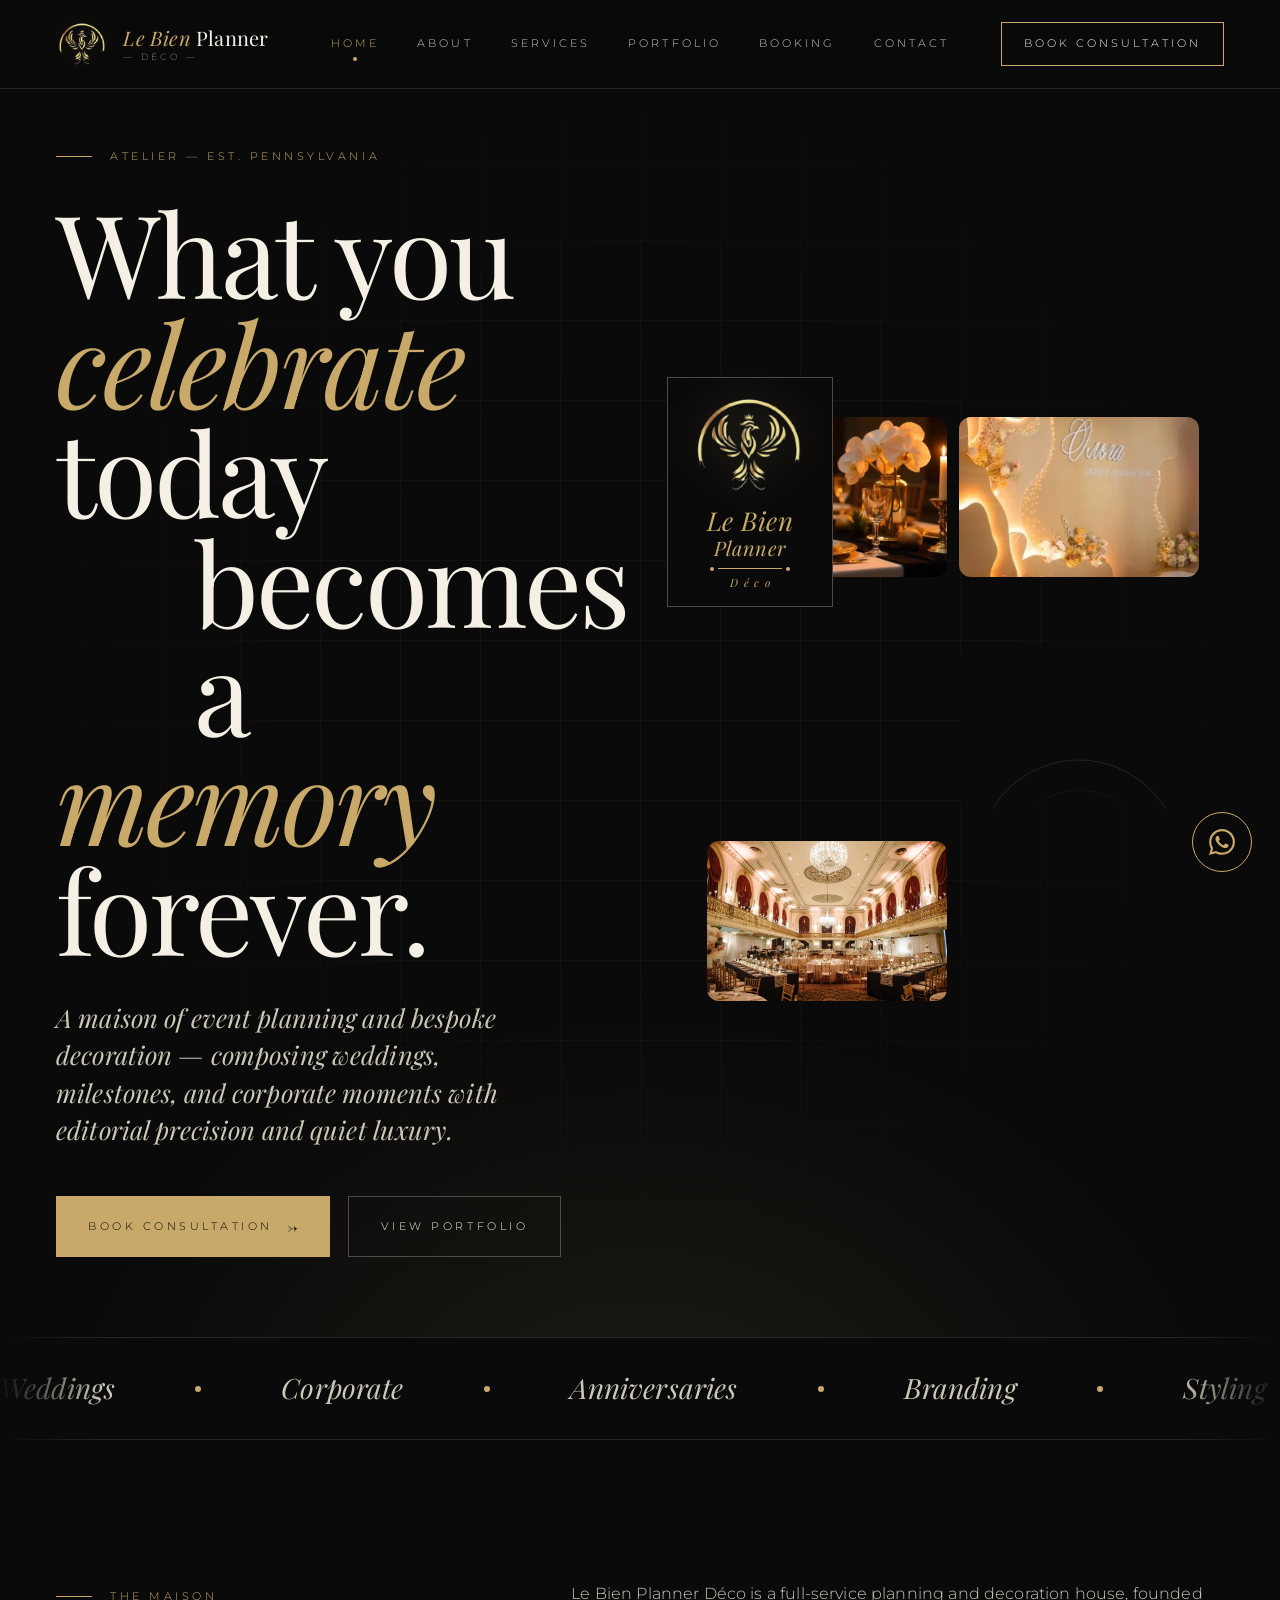
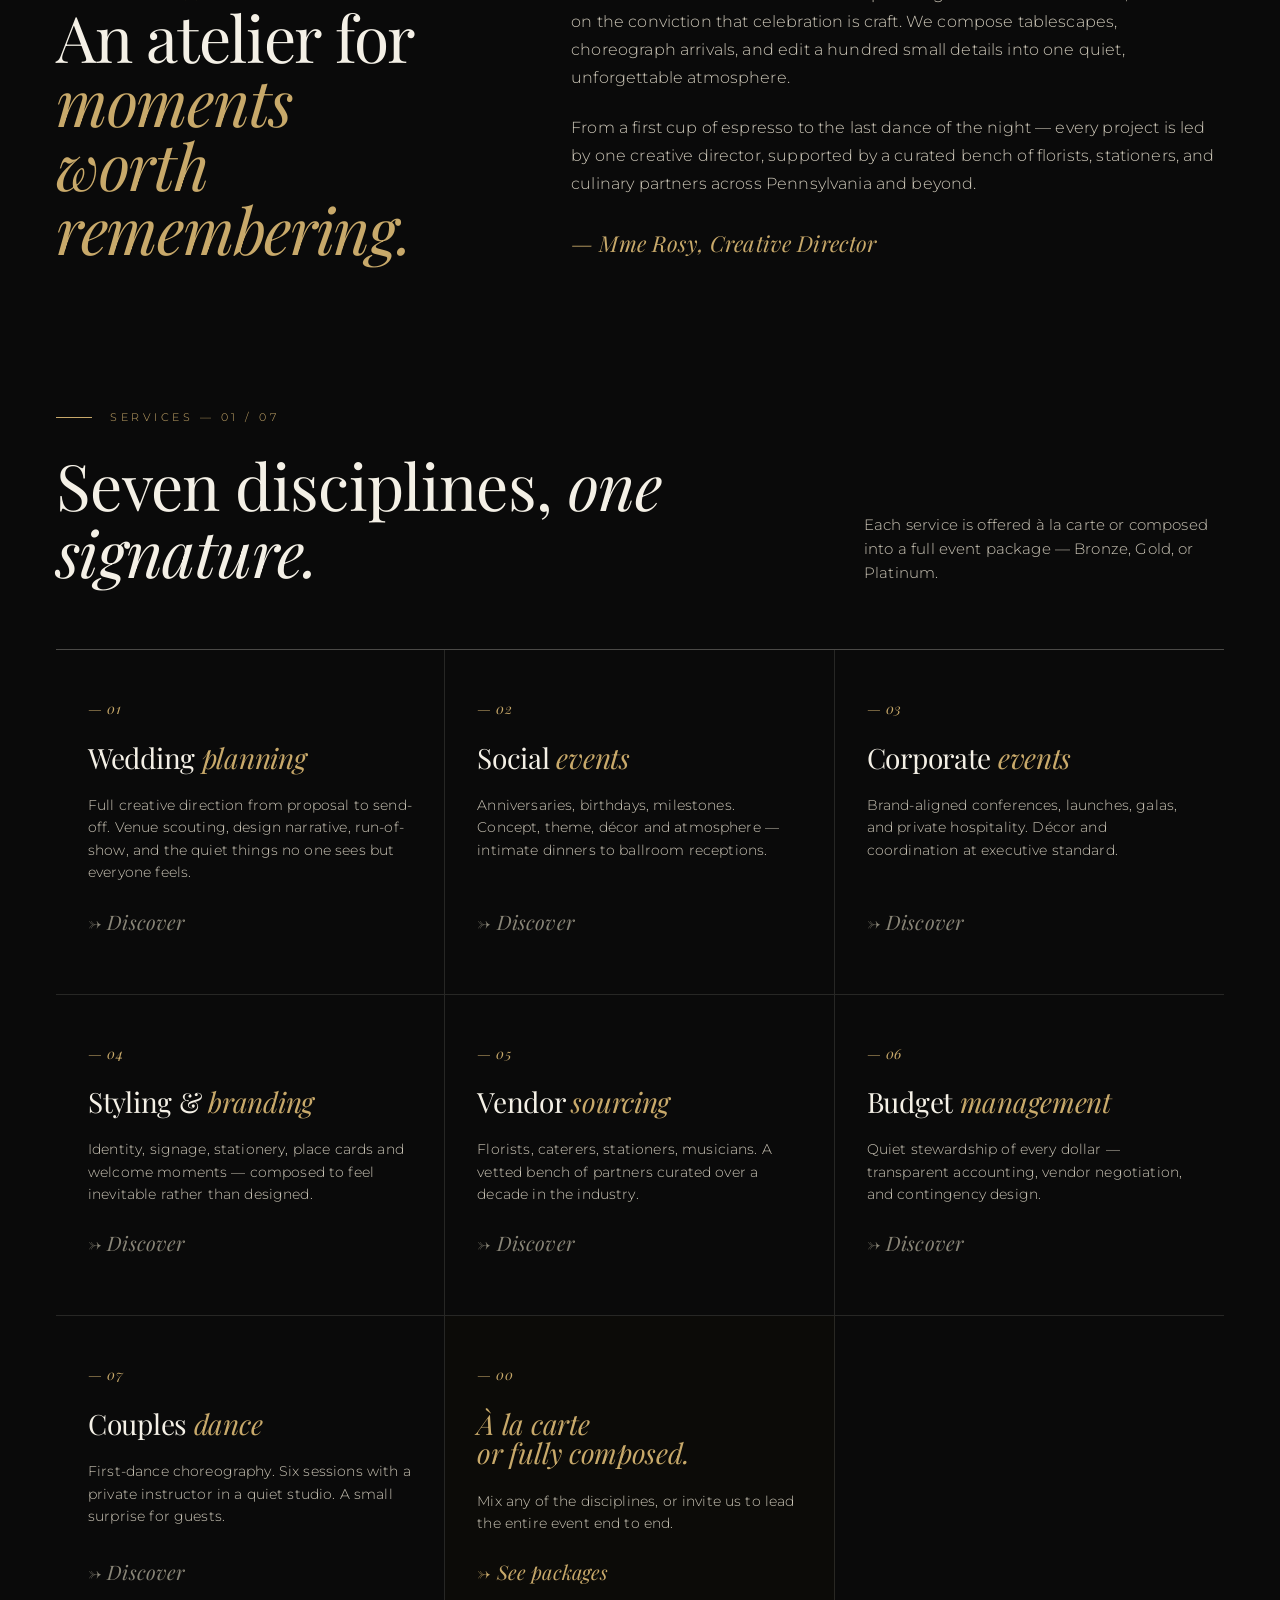
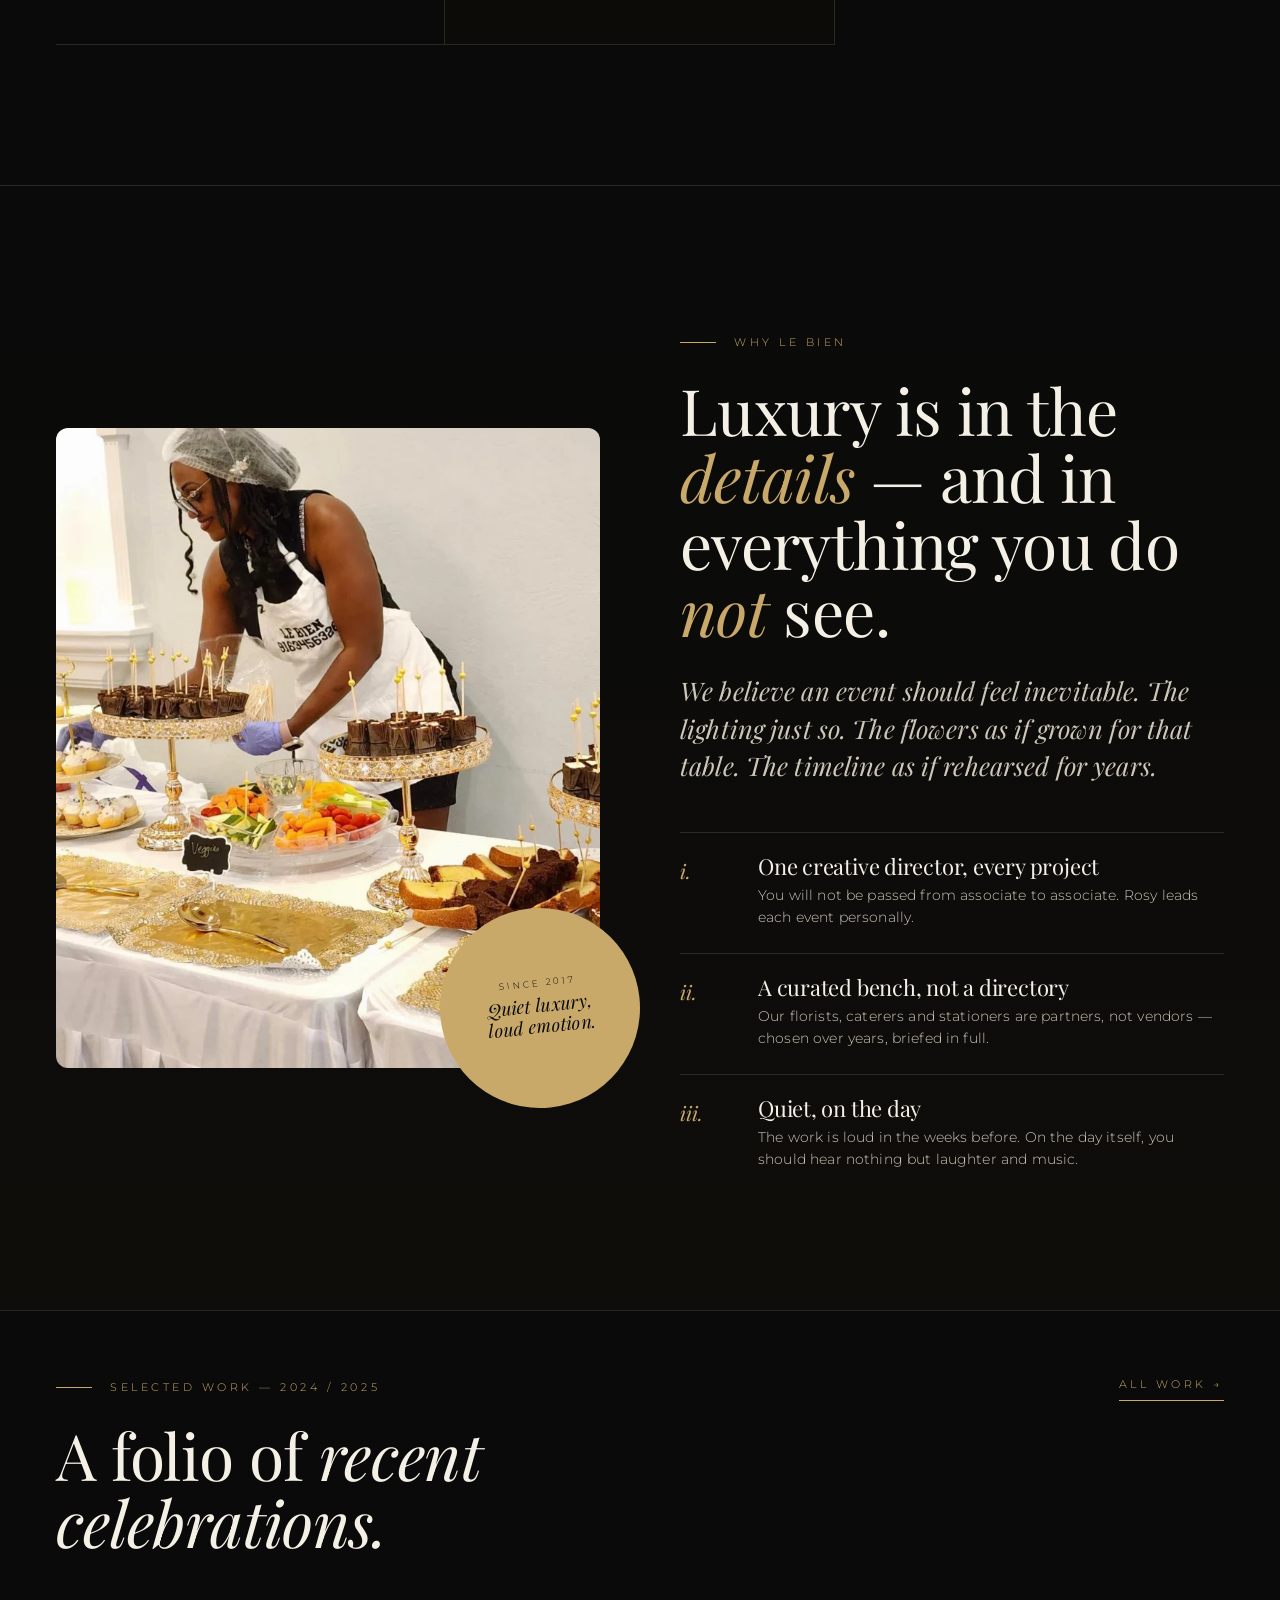
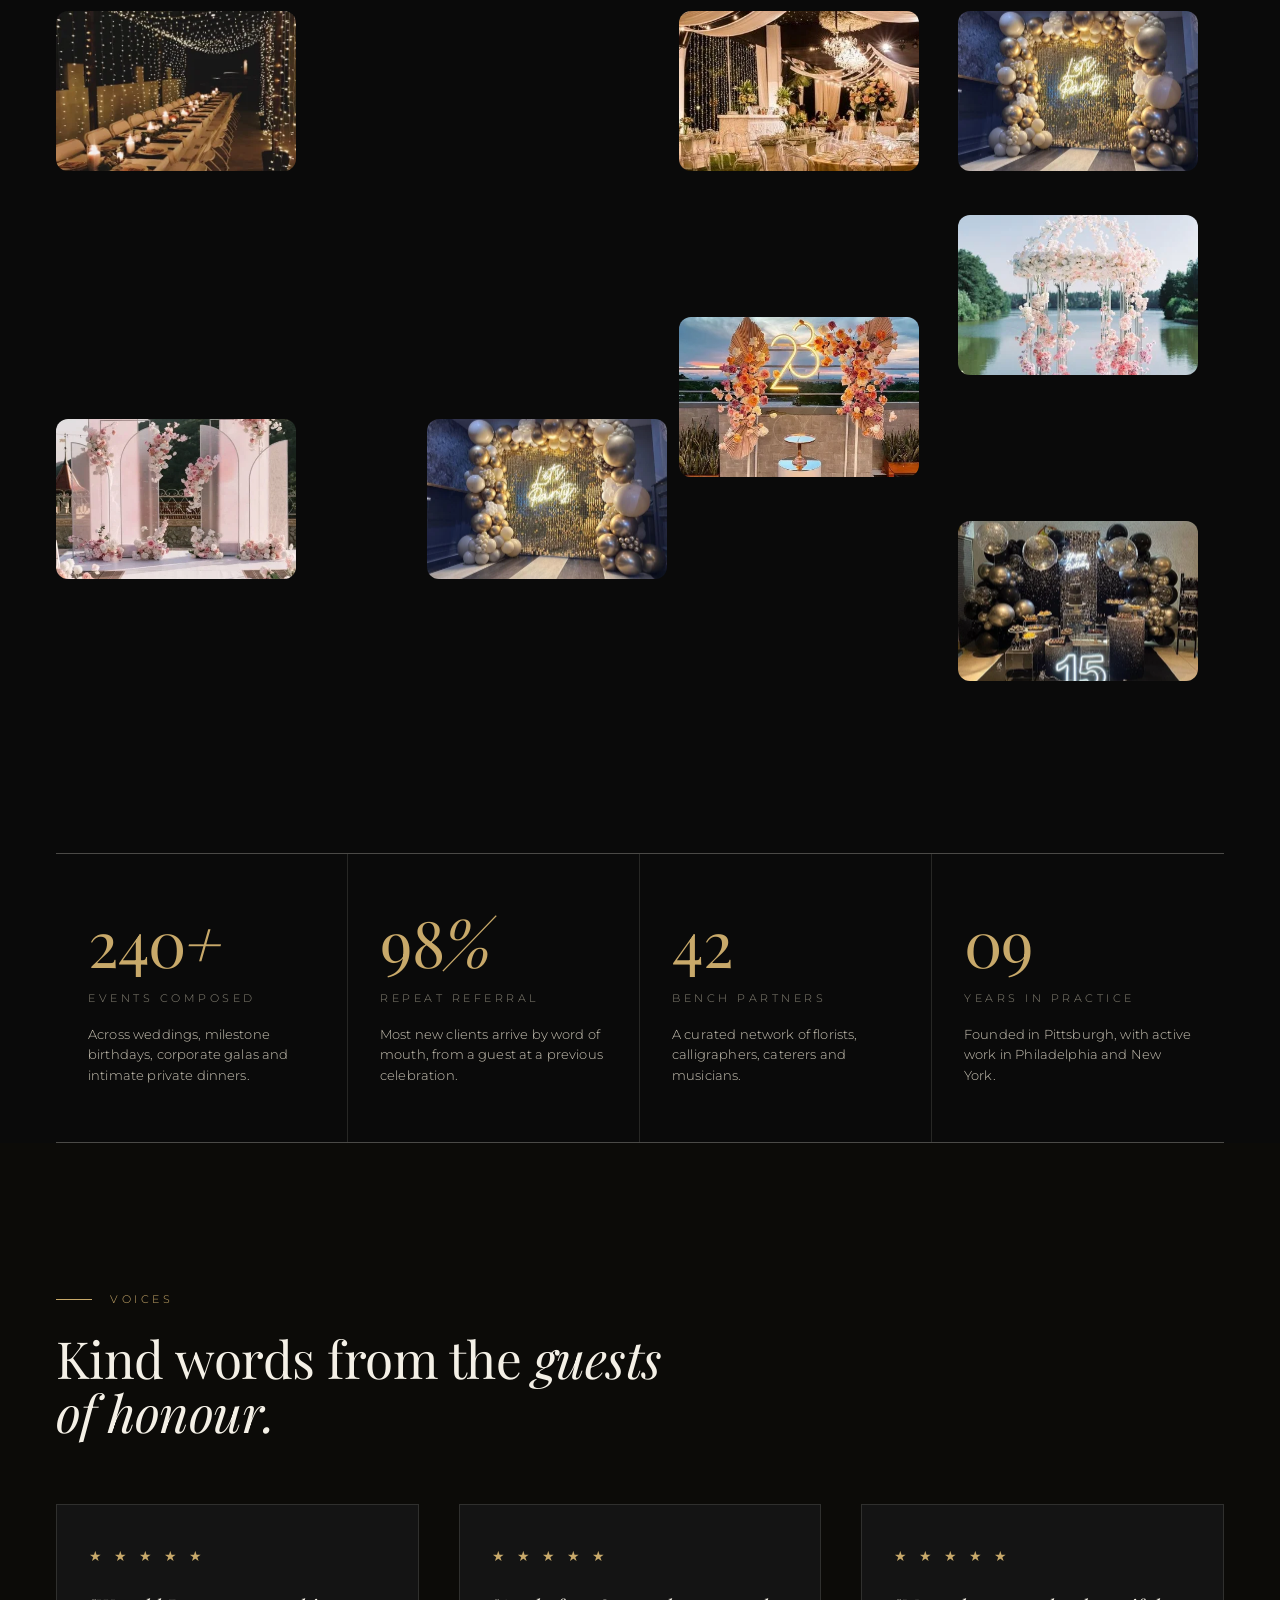
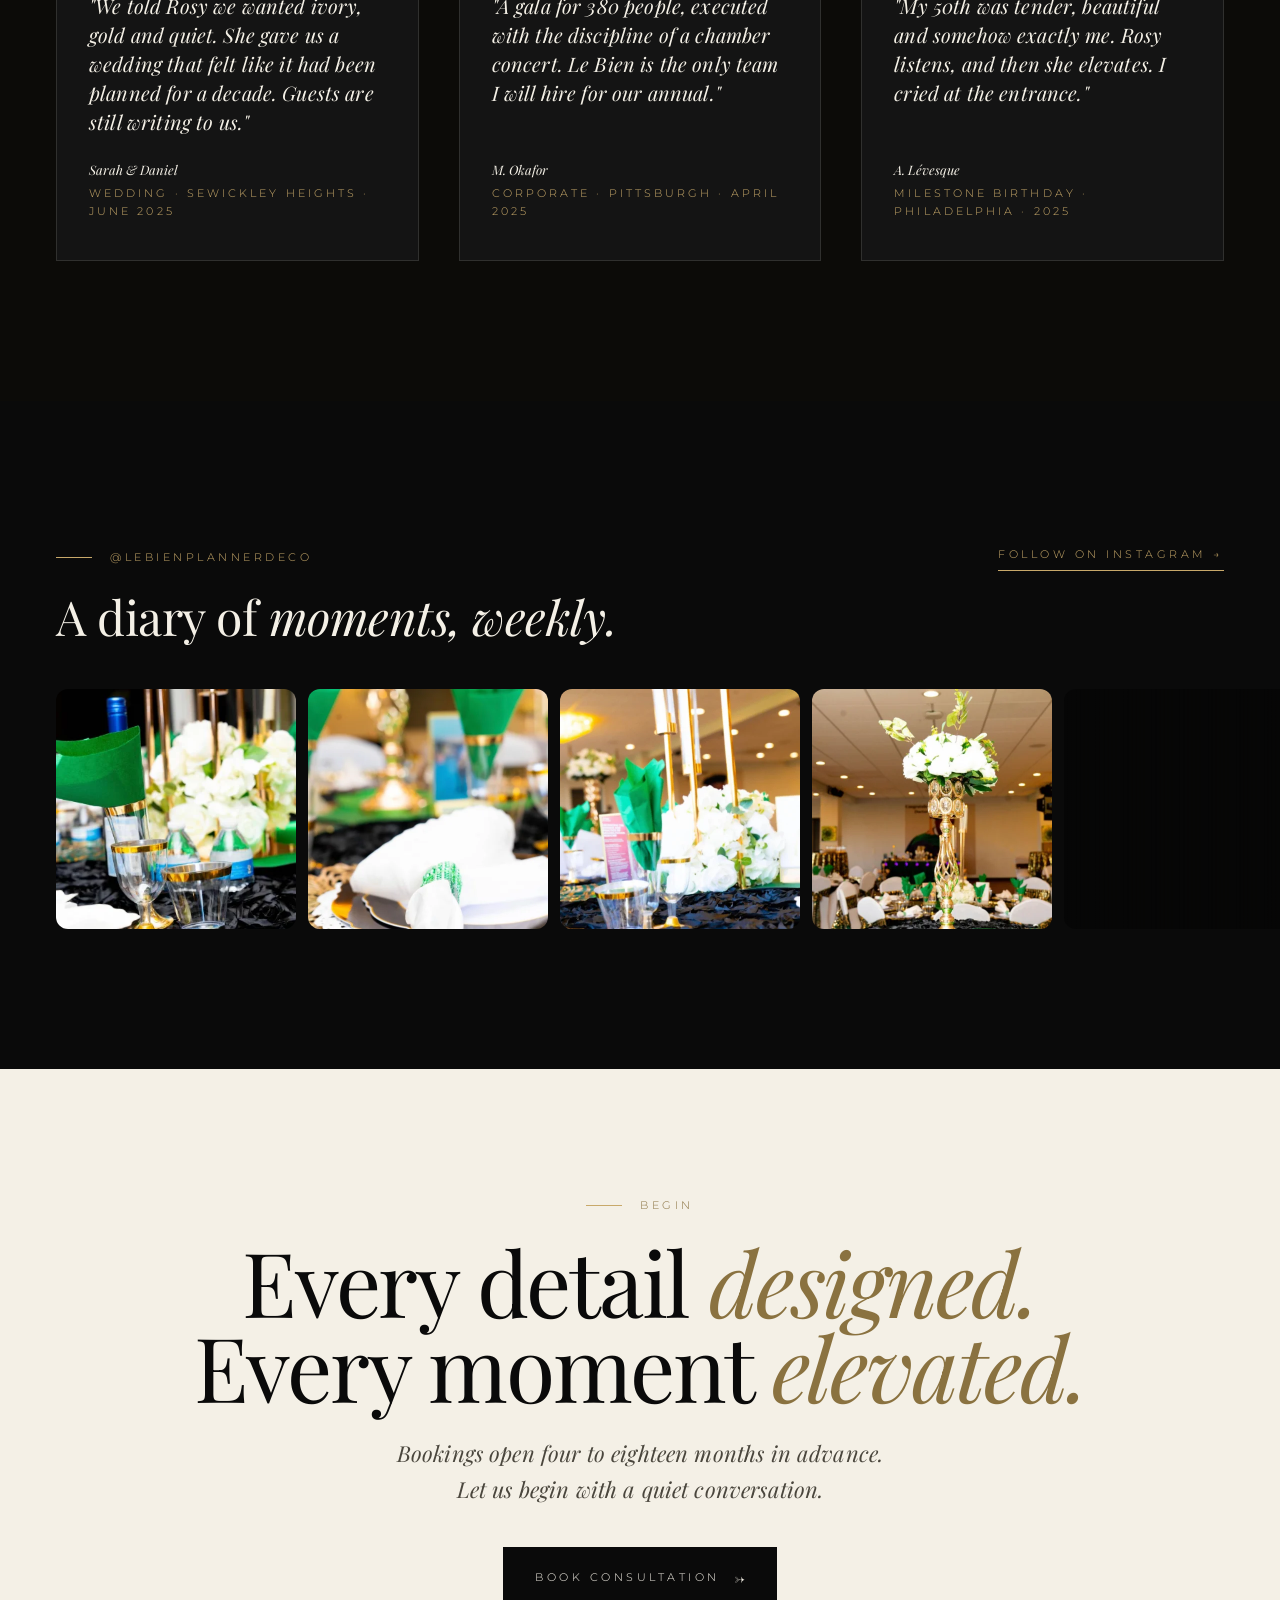
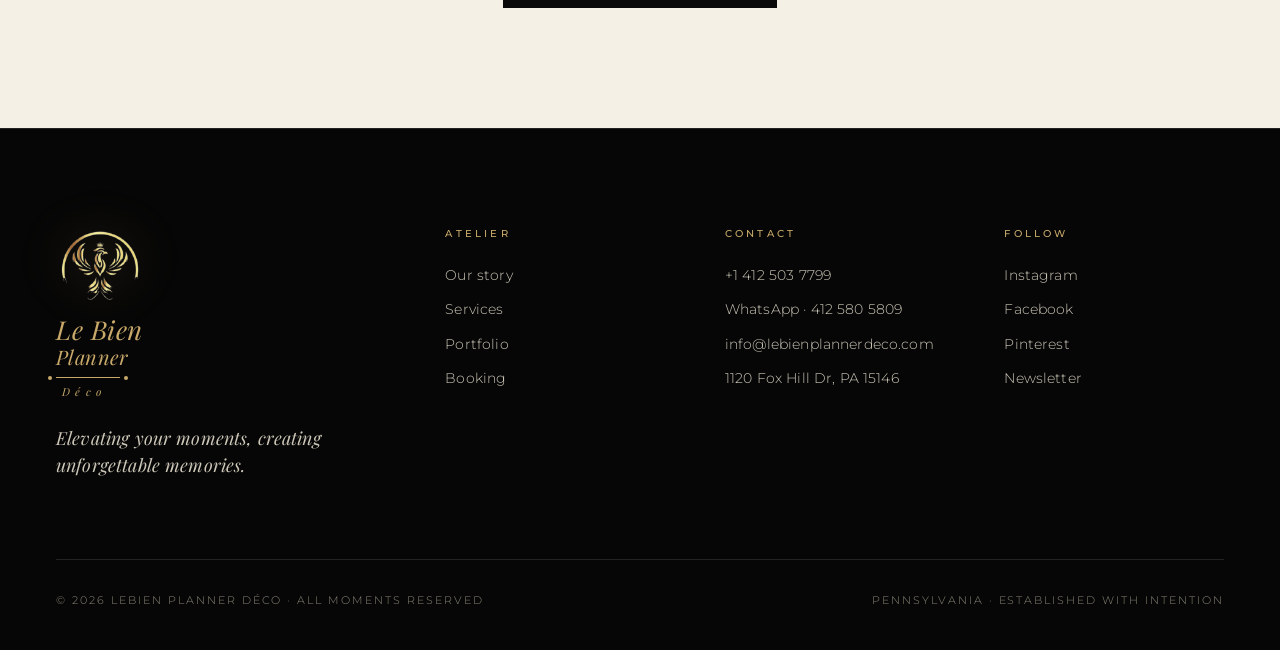
==== index.html @ e0395524 "Add full Le Bien Planner static website Co-Authored-By: Claude Sonnet 4.6 <noreply@anthropic.com>" ====
<!doctype html>
<html lang="en">
<head>
<meta charset="utf-8">
<meta name="viewport" content="width=device-width, initial-scale=1">
<title>Le Bien Planner Déco — Luxury event planning & design, Pennsylvania</title>
<link rel="preconnect" href="https://fonts.googleapis.com">
<link rel="preconnect" href="https://fonts.gstatic.com" crossorigin>
<link href="https://fonts.googleapis.com/css2?family=Playfair+Display:ital,wght@0,400;0,500;1,400;1,500&family=Cormorant+Garamond:ital,wght@0,300;0,400;1,300;1,400&family=Montserrat:wght@300;400;500;600&display=swap" rel="stylesheet">
<link rel="stylesheet" href="styles.css">
<style>
/* ── HOME — bespoke ────────────────────── */
.hero {
  min-height: 100vh;
  padding: 140px 0 80px;
  display: flex; align-items: center;
  position: relative; overflow: hidden;
}
.hero::after {
  content: ""; position: absolute; inset: 0;
  background: radial-gradient(ellipse 80% 60% at 50% 110%, rgba(200,169,106,0.10), transparent 60%);
  pointer-events: none;
}
.hero-grid {
  display: grid; grid-template-columns: 1.15fr 0.85fr; gap: 80px;
  align-items: center; position: relative;
}
@media (max-width: 1000px) { .hero-grid { grid-template-columns: 1fr; gap: 48px; } }

.hero-left .display { margin-top: 32px; }
.hero-left .display .row { display: block; }
.hero-left .display .ind { padding-left: 1.2em; }
.hero-left .lead { margin-top: 36px; max-width: 480px; }
.hero-actions { display: flex; gap: 18px; margin-top: 48px; flex-wrap: wrap; }

.hero-right {
  position: relative;
  display: grid;
  grid-template-columns: 1fr 1fr;
  grid-template-rows: 220px 180px 140px;
  gap: 12px;
}
.hero-right .slot1 { grid-row: 1 / 3; }
.hero-right .slot2 { grid-row: 1; }
.hero-right .slot3 { grid-row: 2 / 4; }
.hero-right .slot4 { grid-row: 3; }
@media (max-width: 1000px) {
  .hero-right { grid-template-rows: 180px 160px 120px; }
}

.hero-mono {
  position: absolute; top: -40px; left: -40px;
  z-index: 3;
  background: var(--ink);
  padding: 18px 22px;
  border: 1px solid var(--line-strong);
}

.hero-meta {
  position: absolute; bottom: 0; left: 0; right: 0;
  display: flex; justify-content: space-between; align-items: flex-end;
  padding-top: 28px; border-top: 1px solid var(--line);
}
.hero-meta .item { font-size: 11px; letter-spacing: 0.24em; text-transform: uppercase; color: var(--ivory-mute); }
.hero-meta .item strong { color: var(--gold); font-weight: 500; display: block; margin-bottom: 4px; }
.hero-meta-wrap { position: relative; margin-top: 80px; }

/* Section: Brand intro */
.intro {
  display: grid; grid-template-columns: 0.4fr 0.6fr; gap: 80px;
  align-items: end;
}
@media (max-width: 900px) { .intro { grid-template-columns: 1fr; gap: 32px; } }
.intro h2 {
  font-size: clamp(40px, 5vw, 72px);
  line-height: 1;
  letter-spacing: -0.02em;
}
.intro h2 em { color: var(--gold); }
.intro .col p { font-size: 16px; line-height: 1.75; margin-bottom: 22px; }
.intro .signoff {
  margin-top: 28px;
  font-family: var(--display); font-style: italic; font-size: 22px; color: var(--gold);
}

/* Services preview */
.services-preview { padding-top: 0; }
.svc-head {
  display: flex; justify-content: space-between; align-items: flex-end;
  margin-bottom: 64px;
  flex-wrap: wrap; gap: 24px;
}
.svc-head h2 { font-size: clamp(40px, 5vw, 64px); max-width: 700px; }
.svc-head .right { max-width: 360px; }

.svc-grid {
  display: grid; grid-template-columns: repeat(3, 1fr);
  border-top: 1px solid var(--line-strong);
}
@media (max-width: 900px) { .svc-grid { grid-template-columns: 1fr; } }

.svc {
  padding: 48px 32px 56px;
  border-right: 1px solid var(--line);
  border-bottom: 1px solid var(--line);
  display: flex; flex-direction: column; gap: 22px;
  position: relative;
  transition: background .35s;
}
.svc:nth-child(3n) { border-right: none; }
.svc:hover { background: #0f0e0a; }
.svc:hover .svc-arrow { color: var(--gold); transform: translateX(4px); }
.svc .num { align-self: flex-start; }
.svc h3 { font-size: 28px; font-family: var(--display); }
.svc h3 em { font-style: italic; color: var(--gold); }
.svc p { font-size: 14px; color: var(--ivory-dim); }
.svc-arrow {
  margin-top: auto;
  font-family: var(--display); font-style: italic; font-size: 20px;
  color: var(--ivory-mute);
  transition: color .25s, transform .25s;
}

/* Editorial split */
.editorial {
  background: linear-gradient(180deg, var(--ink) 0%, #0e0d0a 100%);
  border-top: 1px solid var(--line);
  border-bottom: 1px solid var(--line);
}
.edi-grid {
  display: grid; grid-template-columns: 1fr 1fr; gap: 80px;
  align-items: center;
}
@media (max-width: 900px) { .edi-grid { grid-template-columns: 1fr; } }
.edi-image { position: relative; height: 640px; }
.edi-stamp {
  position: absolute; bottom: -40px; right: -40px;
  width: 200px; height: 200px; border-radius: 50%;
  background: var(--gold); color: var(--ink);
  display: flex; align-items: center; justify-content: center;
  text-align: center; padding: 24px;
  font-family: var(--display); font-style: italic; font-size: 18px; line-height: 1.2;
  transform: rotate(-6deg);
  z-index: 2;
}
.edi-stamp .small {
  font-family: var(--sans); font-style: normal; font-size: 9px;
  letter-spacing: 0.32em; text-transform: uppercase; margin-bottom: 6px;
}
.edi-text h2 { font-size: clamp(42px, 5vw, 64px); line-height: 1.05; }
.edi-text h2 em { color: var(--gold); }
.edi-text .lead { margin-top: 28px; }
.edi-pillars { margin-top: 48px; display: grid; gap: 24px; }
.edi-pillar { display: grid; grid-template-columns: 60px 1fr; gap: 18px; padding-top: 22px; border-top: 1px solid var(--line); }
.edi-pillar .n { font-family: var(--display); font-style: italic; color: var(--gold); font-size: 20px; }
.edi-pillar h4 { font-family: var(--display); font-size: 22px; margin-bottom: 6px; }
.edi-pillar p { font-size: 14px; color: var(--ivory-dim); }

/* Gallery teaser */
.gallery-tease { padding-top: 60px; }
.gt-head {
  display: flex; align-items: baseline; justify-content: space-between;
  margin-bottom: 56px; gap: 24px; flex-wrap: wrap;
}
.gt-head h2 { font-size: clamp(40px, 5vw, 64px); max-width: 720px; }
.gt-head .link { font-size: 11px; letter-spacing: 0.32em; text-transform: uppercase; color: var(--gold); border-bottom: 1px solid var(--gold); padding-bottom: 6px; }

.gt-grid {
  display: grid;
  grid-template-columns: repeat(12, 1fr);
  grid-auto-rows: 90px;
  gap: 12px;
}
.gt-grid .g1 { grid-column: 1 / 7; grid-row: 1 / 5; }
.gt-grid .g2 { grid-column: 7 / 10; grid-row: 1 / 4; }
.gt-grid .g3 { grid-column: 10 / 13; grid-row: 1 / 3; }
.gt-grid .g4 { grid-column: 10 / 13; grid-row: 3 / 6; }
.gt-grid .g5 { grid-column: 7 / 10; grid-row: 4 / 7; }
.gt-grid .g6 { grid-column: 1 / 5; grid-row: 5 / 8; }
.gt-grid .g7 { grid-column: 5 / 7; grid-row: 5 / 8; }
.gt-grid .g8 { grid-column: 10 / 13; grid-row: 6 / 8; }
@media (max-width: 900px) {
  .gt-grid { grid-template-columns: repeat(2, 1fr); grid-auto-rows: 200px; }
  .gt-grid > * { grid-column: auto !important; grid-row: auto !important; }
}

/* Testimonials */
.testi { background: #0c0b08; }
.testi h2 { font-size: clamp(36px, 4vw, 56px); margin-bottom: 64px; max-width: 640px; }
.testi-grid { display: grid; grid-template-columns: repeat(3, 1fr); gap: 40px; }
@media (max-width: 900px) { .testi-grid { grid-template-columns: 1fr; } }
.testi-card {
  padding: 40px 32px;
  border: 1px solid var(--line);
  background: var(--char);
  display: flex; flex-direction: column; gap: 24px;
  position: relative;
}
.testi-card .stars { color: var(--gold); letter-spacing: 4px; font-size: 14px; }
.testi-card blockquote {
  font-family: var(--display); font-style: italic; font-size: 20px;
  line-height: 1.45; color: var(--ivory);
}
.testi-card cite {
  font-style: normal; font-size: 11px; letter-spacing: 0.28em; text-transform: uppercase;
  color: var(--gold); margin-top: auto;
}
.testi-card cite .name { color: var(--ivory); display: block; margin-bottom: 4px; font-size: 13px; font-family: var(--display); font-style: italic; letter-spacing: 0; text-transform: none; }

/* Why */
.why-grid {
  display: grid; grid-template-columns: 1fr 1fr 1fr 1fr;
  gap: 0;
  border-top: 1px solid var(--line-strong);
  border-bottom: 1px solid var(--line-strong);
}
@media (max-width: 900px) { .why-grid { grid-template-columns: 1fr 1fr; } }
.why-cell {
  padding: 56px 32px;
  border-right: 1px solid var(--line);
  display: flex; flex-direction: column; gap: 16px;
}
.why-cell:last-child { border-right: none; }
.why-cell .big {
  font-family: var(--display); font-size: 64px; color: var(--gold);
  letter-spacing: -0.02em; line-height: 1;
}
.why-cell .big em { font-style: italic; }
.why-cell .lbl { font-size: 11px; letter-spacing: 0.32em; text-transform: uppercase; color: var(--ivory-mute); }
.why-cell p { font-size: 13px; color: var(--ivory-dim); }

/* Social feed */
.feed-head {
  display: flex; align-items: baseline; justify-content: space-between;
  margin-bottom: 48px; flex-wrap: wrap; gap: 24px;
}
.feed-grid {
  display: grid; grid-template-columns: repeat(5, 1fr); gap: 12px;
}
@media (max-width: 900px) { .feed-grid { grid-template-columns: repeat(2, 1fr); } }

/* CTA banner */
.cta-banner {
  background: var(--ivory); color: var(--ink);
  padding: 120px 0;
  text-align: center;
}
.cta-banner .display { font-size: clamp(48px, 7vw, 110px); color: var(--ink); }
.cta-banner .display em { color: var(--gold-deep); font-style: italic; }
.cta-banner p { color: #4a463d; max-width: 520px; margin: 28px auto 40px; font-family: var(--display); font-style: italic; font-size: 22px; }
.cta-banner .btn-gold { background: var(--ink); color: var(--ivory); }
.cta-banner .btn-gold:hover { background: var(--gold-deep); }
</style>
</head>
<body>
<div id="nav-host" data-active="home"></div>

<!-- HERO ─────────────────────────────────── -->
<section class="hero" data-screen-label="01 Home — Hero">
  <div class="grid-bg"></div>
  <div class="wrap hero-grid">
    <div class="hero-left reveal">
      <div class="section-tag">Atelier — est. Pennsylvania</div>
      <h1 class="display">
        <span class="row">What you</span>
        <span class="row"><em>celebrate</em> today</span>
        <span class="row ind">becomes a</span>
        <span class="row"><em>memory</em> forever.</span>
      </h1>
      <p class="lead">A maison of event planning and bespoke decoration — composing weddings, milestones, and corporate moments with editorial precision and quiet luxury.</p>
      <div class="hero-actions">
        <a href="booking.html" class="btn btn-gold">Book consultation <span class="arrow">→</span></a>
        <a href="portfolio.html" class="btn btn-ghost">View portfolio</a>
      </div>
    </div>

    <div class="hero-right reveal d2">
      <div class="hero-mono">
        <div class="monogram">
          <img class="mark" src="img/logo-phoenix.png" alt="Le Bien phoenix mark">
          <span class="word">
            <span class="top">Le Bien</span>
            <span class="mid">Planner</span>
            <span class="rule"></span>
            <span class="sub">Déco</span>
          </span>
        </div>
      </div>
      <image-slot id="home-hero-1" src="img/02-tablescape.svg" class="slot1" placeholder="Tablescape — ivory & gold dinner setting"></image-slot>
      <image-slot id="home-hero-2" src="img/03-florals.svg" class="slot2" placeholder="Floral arrangement"></image-slot>
      <image-slot id="home-hero-3" src="img/01-aisle.svg" class="slot3" placeholder="Ceremony aisle"></image-slot>
      <image-slot id="home-hero-4" src="img/08-candle.svg" class="slot4" placeholder="Detail — candle, ring, ribbon"></image-slot>
    </div>
  </div>

  <div class="wrap">
    <div class="hero-meta-wrap hero-meta">
      <div class="item"><strong>09 years</strong> in atelier practice</div>
      <div class="item"><strong>240+</strong> events composed</div>
      <div class="item"><strong>3 cities</strong> Pittsburgh · Philadelphia · NYC</div>
      <div class="item"><strong>5 / 5</strong> client rating</div>
    </div>
  </div>
</section>

<!-- MARQUEE ─────────────────────────────── -->
<div class="marquee">
  <div class="marquee-track">
    <span>Weddings <span class="dot"></span> Corporate <span class="dot"></span> Anniversaries <span class="dot"></span> Branding <span class="dot"></span> Styling <span class="dot"></span> Sourcing <span class="dot"></span> Couples Dance <span class="dot"></span></span>
    <span>Weddings <span class="dot"></span> Corporate <span class="dot"></span> Anniversaries <span class="dot"></span> Branding <span class="dot"></span> Styling <span class="dot"></span> Sourcing <span class="dot"></span> Couples Dance <span class="dot"></span></span>
  </div>
</div>

<!-- BRAND INTRO ─────────────────────────── -->
<section data-screen-label="02 Home — Maison">
  <div class="wrap">
    <div class="intro">
      <div class="col reveal">
        <div class="section-tag">The maison</div>
        <h2>An atelier for <em>moments<br>worth remembering.</em></h2>
      </div>
      <div class="col reveal d2">
        <p>Le Bien Planner Déco is a full-service planning and decoration house, founded on the conviction that celebration is craft. We compose tablescapes, choreograph arrivals, and edit a hundred small details into one quiet, unforgettable atmosphere.</p>
        <p>From a first cup of espresso to the last dance of the night — every project is led by one creative director, supported by a curated bench of florists, stationers, and culinary partners across Pennsylvania and beyond.</p>
        <div class="signoff">— Mme Rosy, Creative Director</div>
      </div>
    </div>
  </div>
</section>

<!-- SERVICES PREVIEW ────────────────────── -->
<section class="services-preview" data-screen-label="03 Home — Services">
  <div class="wrap">
    <div class="svc-head">
      <div class="reveal">
        <div class="section-tag">Services — 01 / 07</div>
        <h2 style="margin-top:24px">Seven disciplines, <em>one signature.</em></h2>
      </div>
      <p class="right reveal d2">Each service is offered à la carte or composed into a full event package — Bronze, Gold, or Platinum.</p>
    </div>

    <div class="svc-grid reveal">
      <a class="svc" href="services.html">
        <span class="num">— 01</span>
        <h3>Wedding <em>planning</em></h3>
        <p>Full creative direction from proposal to send-off. Venue scouting, design narrative, run-of-show, and the quiet things no one sees but everyone feels.</p>
        <span class="svc-arrow">→ Discover</span>
      </a>
      <a class="svc" href="services.html">
        <span class="num">— 02</span>
        <h3>Social <em>events</em></h3>
        <p>Anniversaries, birthdays, milestones. Concept, theme, décor and atmosphere — intimate dinners to ballroom receptions.</p>
        <span class="svc-arrow">→ Discover</span>
      </a>
      <a class="svc" href="services.html">
        <span class="num">— 03</span>
        <h3>Corporate <em>events</em></h3>
        <p>Brand-aligned conferences, launches, galas, and private hospitality. Décor and coordination at executive standard.</p>
        <span class="svc-arrow">→ Discover</span>
      </a>
      <a class="svc" href="services.html">
        <span class="num">— 04</span>
        <h3>Styling &amp; <em>branding</em></h3>
        <p>Identity, signage, stationery, place cards and welcome moments — composed to feel inevitable rather than designed.</p>
        <span class="svc-arrow">→ Discover</span>
      </a>
      <a class="svc" href="services.html">
        <span class="num">— 05</span>
        <h3>Vendor <em>sourcing</em></h3>
        <p>Florists, caterers, stationers, musicians. A vetted bench of partners curated over a decade in the industry.</p>
        <span class="svc-arrow">→ Discover</span>
      </a>
      <a class="svc" href="services.html">
        <span class="num">— 06</span>
        <h3>Budget <em>management</em></h3>
        <p>Quiet stewardship of every dollar — transparent accounting, vendor negotiation, and contingency design.</p>
        <span class="svc-arrow">→ Discover</span>
      </a>
      <a class="svc" href="services.html" style="grid-column: span 1;">
        <span class="num">— 07</span>
        <h3>Couples <em>dance</em></h3>
        <p>First-dance choreography. Six sessions with a private instructor in a quiet studio. A small surprise for guests.</p>
        <span class="svc-arrow">→ Discover</span>
      </a>
      <div class="svc" style="background:#0c0b08; justify-content:center;">
        <span class="num">— 00</span>
        <h3 style="font-style:italic;color:var(--gold);">À la carte<br>or fully composed.</h3>
        <p>Mix any of the disciplines, or invite us to lead the entire event end to end.</p>
        <a href="services.html" class="svc-arrow" style="color:var(--gold)">→ See packages</a>
      </div>
    </div>
  </div>
</section>

<!-- EDITORIAL — Why ─────────────────────── -->
<section class="editorial" data-screen-label="04 Home — Why">
  <div class="wrap">
    <div class="edi-grid">
      <div class="edi-image reveal">
        <image-slot id="home-edi-1" src="img/11-portrait.svg" placeholder="Editorial portrait — Mme Rosy in atelier" style="width:100%;height:100%;"></image-slot>
        <div class="edi-stamp">
          <div>
            <div class="small">Since 2017</div>
            <div>Quiet luxury,<br><em>loud emotion.</em></div>
          </div>
        </div>
      </div>
      <div class="edi-text reveal d2">
        <div class="section-tag">Why Le Bien</div>
        <h2 style="margin-top:24px">Luxury is in the <em>details</em> — and in everything you do <em>not</em> see.</h2>
        <p class="lead">We believe an event should feel inevitable. The lighting just so. The flowers as if grown for that table. The timeline as if rehearsed for years.</p>

        <div class="edi-pillars">
          <div class="edi-pillar">
            <span class="n">i.</span>
            <div>
              <h4>One creative director, every project</h4>
              <p>You will not be passed from associate to associate. Rosy leads each event personally.</p>
            </div>
          </div>
          <div class="edi-pillar">
            <span class="n">ii.</span>
            <div>
              <h4>A curated bench, not a directory</h4>
              <p>Our florists, caterers and stationers are partners, not vendors — chosen over years, briefed in full.</p>
            </div>
          </div>
          <div class="edi-pillar">
            <span class="n">iii.</span>
            <div>
              <h4>Quiet, on the day</h4>
              <p>The work is loud in the weeks before. On the day itself, you should hear nothing but laughter and music.</p>
            </div>
          </div>
        </div>
      </div>
    </div>
  </div>
</section>

<!-- GALLERY TEASE ───────────────────────── -->
<section class="gallery-tease" data-screen-label="05 Home — Portfolio">
  <div class="wrap">
    <div class="gt-head">
      <div class="reveal">
        <div class="section-tag">Selected work — 2024 / 2025</div>
        <h2 style="margin-top:24px">A folio of <em>recent celebrations.</em></h2>
      </div>
      <a href="portfolio.html" class="link reveal d2">All work →</a>
    </div>

    <div class="gt-grid reveal">
      <image-slot id="gt1" src="img/06-ballroom.svg" class="g1" placeholder="Ceremony — ivory & black aisle"></image-slot>
      <image-slot id="gt2" src="img/03-florals.svg" class="g2" placeholder="Floral arch"></image-slot>
      <image-slot id="gt3" src="img/05-stationery.svg" class="g3" placeholder="Detail — calligraphy"></image-slot>
      <image-slot id="gt4" src="img/02-tablescape.svg" class="g4" placeholder="Tablescape close-up"></image-slot>
      <image-slot id="gt5" src="img/10-cake.svg" class="g5" placeholder="Cake moment"></image-slot>
      <image-slot id="gt6" src="img/14-dressed.svg" class="g6" placeholder="Reception wide"></image-slot>
      <image-slot id="gt7" src="img/07-couple.svg" class="g7" placeholder="Couple portrait"></image-slot>
      <image-slot id="gt8" src="img/08-candle.svg" class="g8" placeholder="Send-off"></image-slot>
    </div>
  </div>
</section>

<!-- WHY METRICS ─────────────────────────── -->
<section style="padding:0">
  <div class="wrap">
    <div class="why-grid">
      <div class="why-cell">
        <span class="big">240<em>+</em></span>
        <span class="lbl">Events composed</span>
        <p>Across weddings, milestone birthdays, corporate galas and intimate private dinners.</p>
      </div>
      <div class="why-cell">
        <span class="big">98<em>%</em></span>
        <span class="lbl">Repeat referral</span>
        <p>Most new clients arrive by word of mouth, from a guest at a previous celebration.</p>
      </div>
      <div class="why-cell">
        <span class="big">42</span>
        <span class="lbl">Bench partners</span>
        <p>A curated network of florists, calligraphers, caterers and musicians.</p>
      </div>
      <div class="why-cell">
        <span class="big">09</span>
        <span class="lbl">Years in practice</span>
        <p>Founded in Pittsburgh, with active work in Philadelphia and New York.</p>
      </div>
    </div>
  </div>
</section>

<!-- TESTIMONIALS ────────────────────────── -->
<section class="testi" data-screen-label="06 Home — Voices">
  <div class="wrap">
    <div class="section-tag reveal">Voices</div>
    <h2 class="reveal" style="margin-top:24px">Kind words from the <em>guests of honour.</em></h2>

    <div class="testi-grid">
      <article class="testi-card reveal">
        <div class="stars">★ ★ ★ ★ ★</div>
        <blockquote>"We told Rosy we wanted ivory, gold and quiet. She gave us a wedding that felt like it had been planned for a decade. Guests are still writing to us."</blockquote>
        <cite><span class="name">Sarah &amp; Daniel</span>Wedding · Sewickley Heights · June 2025</cite>
      </article>
      <article class="testi-card reveal d2">
        <div class="stars">★ ★ ★ ★ ★</div>
        <blockquote>"A gala for 380 people, executed with the discipline of a chamber concert. Le Bien is the only team I will hire for our annual."</blockquote>
        <cite><span class="name">M. Okafor</span>Corporate · Pittsburgh · April 2025</cite>
      </article>
      <article class="testi-card reveal d3">
        <div class="stars">★ ★ ★ ★ ★</div>
        <blockquote>"My 50th was tender, beautiful and somehow exactly me. Rosy listens, and then she elevates. I cried at the entrance."</blockquote>
        <cite><span class="name">A. Lévesque</span>Milestone birthday · Philadelphia · 2025</cite>
      </article>
    </div>
  </div>
</section>

<!-- SOCIAL FEED ─────────────────────────── -->
<section data-screen-label="07 Home — Social">
  <div class="wrap">
    <div class="feed-head">
      <div class="reveal">
        <div class="section-tag">@lebienplannerdeco</div>
        <h2 style="font-size:clamp(32px, 4vw, 48px); margin-top:24px">A diary of <em>moments, weekly.</em></h2>
      </div>
      <a href="#" class="link reveal d2" style="font-size:11px;letter-spacing:0.32em;text-transform:uppercase;color:var(--gold);border-bottom:1px solid var(--gold);padding-bottom:6px;">Follow on Instagram →</a>
    </div>

    <div class="feed-grid reveal">
      <image-slot id="f1" src="img/15-birthday.svg" placeholder="@feed 01" style="aspect-ratio: 1 / 1; height:auto;"></image-slot>
      <image-slot id="f2" src="img/08-candle.svg" placeholder="@feed 02" style="aspect-ratio: 1 / 1; height:auto;"></image-slot>
      <image-slot id="f3" src="img/03-florals.svg" placeholder="@feed 03" style="aspect-ratio: 1 / 1; height:auto;"></image-slot>
      <image-slot id="f4" src="img/10-cake.svg" placeholder="@feed 04" style="aspect-ratio: 1 / 1; height:auto;"></image-slot>
      <image-slot id="f5" src="img/12-dance.svg" placeholder="@feed 05" style="aspect-ratio: 1 / 1; height:auto;"></image-slot>
    </div>
  </div>
</section>

<!-- CTA BANNER ──────────────────────────── -->
<section class="cta-banner" data-screen-label="08 Home — CTA" style="padding:120px 0">
  <div class="wrap">
    <div class="section-tag reveal" style="color:var(--gold-deep); justify-content:center; display:inline-flex">Begin</div>
    <h2 class="display reveal d2" style="margin-top:24px">Every detail <em>designed.</em><br>Every moment <em>elevated.</em></h2>
    <p class="reveal d3">Bookings open four to eighteen months in advance. Let us begin with a quiet conversation.</p>
    <div class="reveal d4">
      <a href="booking.html" class="btn btn-gold">Book consultation <span class="arrow">→</span></a>
    </div>
  </div>
</section>

<div id="footer-host"></div>

<script src="image-slot.js"></script>
<script src="partials.js"></script>
</body>
</html>
---- styles.css ----
/* ============================================
   LE BIEN PLANNER DECO — editorial luxury system
   Type: Playfair Display + Montserrat
   Palette: ink, gold, ivory, rose
   ============================================ */

:root {
  --ink: #0a0a0a;
  --char: #141414;
  --slate: #1c1c1c;
  --line: rgba(244, 240, 230, 0.12);
  --line-strong: rgba(244, 240, 230, 0.28);
  --ivory: #f4f0e6;
  --ivory-dim: #cdc7b8;
  --ivory-mute: #8a8678;
  --gold: #c8a96a;
  --gold-bright: #d9bd7a;
  --gold-deep: #8a7240;
  --rose: #d9b6b0;
  --rose-deep: #b08680;

  --serif: "Cormorant Garamond", "Playfair Display", "Times New Roman", serif;
  --display: "Playfair Display", "Cormorant Garamond", serif;
  --script: "Pinyon Script", "Allura", cursive;
  --sans: "Montserrat", "Helvetica Neue", Helvetica, Arial, sans-serif;
}

* { box-sizing: border-box; margin: 0; padding: 0; }

html { scroll-behavior: smooth; }

body {
  background: var(--ink);
  color: var(--ivory);
  font-family: var(--sans);
  font-size: 15px;
  line-height: 1.6;
  font-weight: 300;
  letter-spacing: 0.01em;
  -webkit-font-smoothing: antialiased;
  text-rendering: optimizeLegibility;
  overflow-x: hidden;
}

a { color: inherit; text-decoration: none; }
img { display: block; max-width: 100%; }

/* ── Typography ─────────────────────────── */

.eyebrow {
  font-family: var(--sans);
  font-size: 11px;
  font-weight: 500;
  letter-spacing: 0.32em;
  text-transform: uppercase;
  color: var(--gold);
}

.eyebrow.muted { color: var(--ivory-mute); }

h1, h2, h3, h4 {
  font-family: var(--display);
  font-weight: 400;
  letter-spacing: -0.01em;
  line-height: 1.05;
  color: var(--ivory);
}

.display {
  font-family: var(--display);
  font-weight: 400;
  font-size: clamp(56px, 9vw, 140px);
  line-height: 0.95;
  letter-spacing: -0.025em;
}

.display em, .display .accent {
  font-style: italic;
  font-weight: 400;
  color: var(--gold);
  font-family: var(--display);
}

.script {
  font-family: var(--display);
  font-style: italic;
  color: var(--gold-bright);
}

.lead {
  font-family: var(--display);
  font-style: italic;
  font-weight: 400;
  font-size: clamp(20px, 2vw, 26px);
  line-height: 1.45;
  color: var(--ivory-dim);
  letter-spacing: 0.005em;
}

p { color: var(--ivory-dim); }

/* ── Layout primitives ─────────────────────── */

.wrap { max-width: 1480px; margin: 0 auto; padding: 0 56px; }
@media (max-width: 720px) { .wrap { padding: 0 24px; } }

section { position: relative; padding: 140px 0; }
@media (max-width: 720px) { section { padding: 84px 0; } }

.hair { height: 1px; background: var(--line); width: 100%; }
.hair.gold { background: linear-gradient(90deg, transparent, var(--gold) 50%, transparent); }

.section-tag {
  display: inline-flex;
  align-items: center;
  gap: 18px;
  font-size: 11px;
  letter-spacing: 0.32em;
  text-transform: uppercase;
  color: var(--gold);
}
.section-tag::before {
  content: "";
  width: 36px;
  height: 1px;
  background: var(--gold);
}

.num {
  font-family: var(--display);
  font-style: italic;
  color: var(--gold);
  font-size: 14px;
  letter-spacing: 0.04em;
}

/* ── Header / Nav ─────────────────────────── */

.nav {
  position: fixed; top: 0; left: 0; right: 0;
  z-index: 50;
  padding: 22px 56px;
  background: rgba(10,10,10,0.72);
  backdrop-filter: blur(18px) saturate(140%);
  -webkit-backdrop-filter: blur(18px) saturate(140%);
  border-bottom: 1px solid var(--line);
  display: grid;
  grid-template-columns: 1fr auto 1fr;
  align-items: center;
}
@media (max-width: 900px) { .nav { padding: 18px 24px; grid-template-columns: auto 1fr auto; } }

.nav-brand {
  display: flex; align-items: center; gap: 14px;
  font-family: var(--display);
  font-size: 20px;
  letter-spacing: 0.01em;
  color: var(--ivory);
}
.nav-brand .brand-img {
  height: 44px; width: auto; display: block;
  filter: drop-shadow(0 0 14px rgba(200,169,106,0.25));
}
.nav-brand .brand-word { display: flex; flex-direction: column; line-height: 1; gap: 4px; }
.nav-brand .brand-mark {
  font-style: italic;
  color: var(--gold);
  font-size: 20px;
}
.nav-brand .brand-sub {
  font-family: var(--sans);
  font-size: 9px;
  letter-spacing: 0.36em;
  color: var(--ivory-mute);
  text-transform: uppercase;
}

.nav-links {
  display: flex; gap: 38px;
  justify-self: center;
  font-size: 11px;
  letter-spacing: 0.28em;
  text-transform: uppercase;
  color: var(--ivory-dim);
}
.nav-links a { position: relative; padding: 8px 0; transition: color .25s; }
.nav-links a:hover, .nav-links a.active { color: var(--gold); }
.nav-links a.active::after {
  content: ""; position: absolute; left: 50%; transform: translateX(-50%);
  bottom: 0; width: 4px; height: 4px; background: var(--gold); border-radius: 50%;
}
@media (max-width: 900px) { .nav-links { display: none; } }

.nav-cta {
  justify-self: end;
  display: inline-flex; align-items: center; gap: 10px;
  font-size: 11px;
  letter-spacing: 0.28em;
  text-transform: uppercase;
  color: var(--ivory);
  padding: 12px 22px;
  border: 1px solid var(--gold);
  background: transparent;
  transition: background .25s, color .25s;
}
.nav-cta:hover { background: var(--gold); color: var(--ink); }
@media (max-width: 720px) { .nav-cta { padding: 10px 14px; font-size: 10px; letter-spacing: 0.22em; } }

/* ── Buttons ─────────────────────────────── */

.btn {
  display: inline-flex; align-items: center; gap: 14px;
  font-family: var(--sans); font-size: 11px;
  letter-spacing: 0.32em; text-transform: uppercase;
  padding: 18px 32px;
  cursor: pointer; border: none; background: transparent;
  transition: all .3s ease;
}
.btn-gold { background: var(--gold); color: var(--ink); }
.btn-gold:hover { background: var(--gold-bright); transform: translateY(-1px); }
.btn-ghost { color: var(--ivory); border: 1px solid var(--line-strong); }
.btn-ghost:hover { border-color: var(--gold); color: var(--gold); }
.btn .arrow { font-family: var(--display); font-style: italic; font-size: 16px; letter-spacing: 0; }

/* ── Logo monogram (phoenix mark + wordmark) ───── */
.monogram {
  display: inline-flex; flex-direction: column; align-items: center;
  font-family: var(--display);
  color: var(--gold);
  line-height: 1;
  gap: 14px;
}
.monogram .mark {
  width: 120px; height: auto; display: block;
  filter: drop-shadow(0 0 24px rgba(200,169,106,0.35));
}
.monogram .word {
  display: flex; flex-direction: column; align-items: center; gap: 4px;
}
.monogram .top {
  font-style: italic; font-size: 26px; letter-spacing: 0.02em;
}
.monogram .mid {
  font-style: italic; font-size: 20px; letter-spacing: 0.02em;
}
.monogram .rule {
  width: 64px; height: 1px; background: var(--gold);
  margin: 6px 0 4px;
  position: relative;
}
.monogram .rule::before, .monogram .rule::after {
  content: ""; position: absolute; top: 50%; width: 4px; height: 4px;
  background: var(--gold); border-radius: 50%; transform: translateY(-50%);
}
.monogram .rule::before { left: -8px; }
.monogram .rule::after { right: -8px; }
.monogram .sub {
  font-family: var(--display); font-style: italic;
  font-size: 11px; letter-spacing: 0.5em; color: var(--gold);
  padding-left: 0.5em;
}
.monogram.left { align-items: flex-start; }
.monogram.left .word { align-items: flex-start; }
.monogram.left .mark { width: 90px; }

/* ── Image slots ─────────────────────────── */
image-slot {
  --is-bg: #15140f;
  --is-border: rgba(200, 169, 106, 0.22);
  --is-fg: var(--ivory-mute);
  --is-accent: var(--gold);
  border-radius: 0 !important;
}

.slot-strip {
  position: relative;
}
.slot-tag {
  position: absolute; left: 16px; bottom: 14px;
  font-size: 10px; letter-spacing: 0.32em; text-transform: uppercase;
  color: var(--ivory); z-index: 2;
  text-shadow: 0 1px 6px rgba(0,0,0,.6);
  pointer-events: none;
}

/* ── Footer ─────────────────────────────── */
.footer {
  background: #060606;
  border-top: 1px solid var(--line);
  padding: 100px 0 40px;
}
.footer-grid {
  display: grid;
  grid-template-columns: 1.5fr 1fr 1fr 1fr;
  gap: 60px;
  padding-bottom: 80px;
  border-bottom: 1px solid var(--line);
}
@media (max-width: 900px) { .footer-grid { grid-template-columns: 1fr 1fr; gap: 40px; } }
.footer h4 {
  font-family: var(--sans);
  font-size: 10px; letter-spacing: 0.32em; text-transform: uppercase;
  color: var(--gold); margin-bottom: 24px; font-weight: 500;
}
.footer ul { list-style: none; display: flex; flex-direction: column; gap: 12px; font-size: 14px; color: var(--ivory-dim); }
.footer ul a:hover { color: var(--gold); }
.footer-bottom {
  display: flex; justify-content: space-between; align-items: center;
  padding-top: 32px;
  font-size: 11px; letter-spacing: 0.18em; text-transform: uppercase;
  color: var(--ivory-mute);
}
@media (max-width: 720px) { .footer-bottom { flex-direction: column; gap: 16px; text-align: center; } }

/* ── WhatsApp floater ───────────────────── */
.whatsapp-fab {
  position: fixed; bottom: 28px; right: 28px;
  width: 60px; height: 60px;
  background: var(--ink);
  border: 1px solid var(--gold);
  border-radius: 50%;
  display: flex; align-items: center; justify-content: center;
  z-index: 60;
  transition: transform .3s, background .3s;
}
.whatsapp-fab:hover { background: var(--gold); }
.whatsapp-fab:hover svg { fill: var(--ink); }
.whatsapp-fab svg { width: 26px; height: 26px; fill: var(--gold); transition: fill .3s; }

/* ── Reveal animation ───────────────────── */
.reveal {
  opacity: 0; transform: translateY(28px);
  transition: opacity 1.1s cubic-bezier(.2,.7,.2,1), transform 1.1s cubic-bezier(.2,.7,.2,1);
}
.reveal.in { opacity: 1; transform: translateY(0); }
.reveal.d1 { transition-delay: .12s; }
.reveal.d2 { transition-delay: .24s; }
.reveal.d3 { transition-delay: .36s; }
.reveal.d4 { transition-delay: .48s; }

/* ── Marquee ─────────────────────────────── */
.marquee {
  display: flex; gap: 80px; overflow: hidden; white-space: nowrap;
  padding: 28px 0; border-top: 1px solid var(--line); border-bottom: 1px solid var(--line);
  font-family: var(--display); font-style: italic; font-size: 28px; color: var(--ivory-dim);
  -webkit-mask-image: linear-gradient(90deg, transparent, #000 8%, #000 92%, transparent);
          mask-image: linear-gradient(90deg, transparent, #000 8%, #000 92%, transparent);
}
.marquee-track {
  display: flex; gap: 80px; align-items: center;
  animation: marq 38s linear infinite;
}
.marquee-track span { display: inline-flex; align-items: center; gap: 80px; }
.marquee-track .dot { width: 6px; height: 6px; background: var(--gold); border-radius: 50%; display: inline-block; }
@keyframes marq { to { transform: translateX(-50%); } }

/* ── Cursor hairline grid ───────────────── */
.grid-bg {
  position: absolute; inset: 0; pointer-events: none;
  background-image:
    linear-gradient(rgba(200,169,106,0.05) 1px, transparent 1px),
    linear-gradient(90deg, rgba(200,169,106,0.05) 1px, transparent 1px);
  background-size: 80px 80px;
  -webkit-mask-image: radial-gradient(ellipse at center, #000 30%, transparent 70%);
          mask-image: radial-gradient(ellipse at center, #000 30%, transparent 70%);
}

/* ── Utility ─────────────────────────────── */
.italic { font-family: var(--display); font-style: italic; }
.gold { color: var(--gold); }
.rose { color: var(--rose); }
.mute { color: var(--ivory-mute); }
.center { text-align: center; }
.spacer-l { height: 80px; }
.spacer-m { height: 48px; }
.spacer-s { height: 24px; }
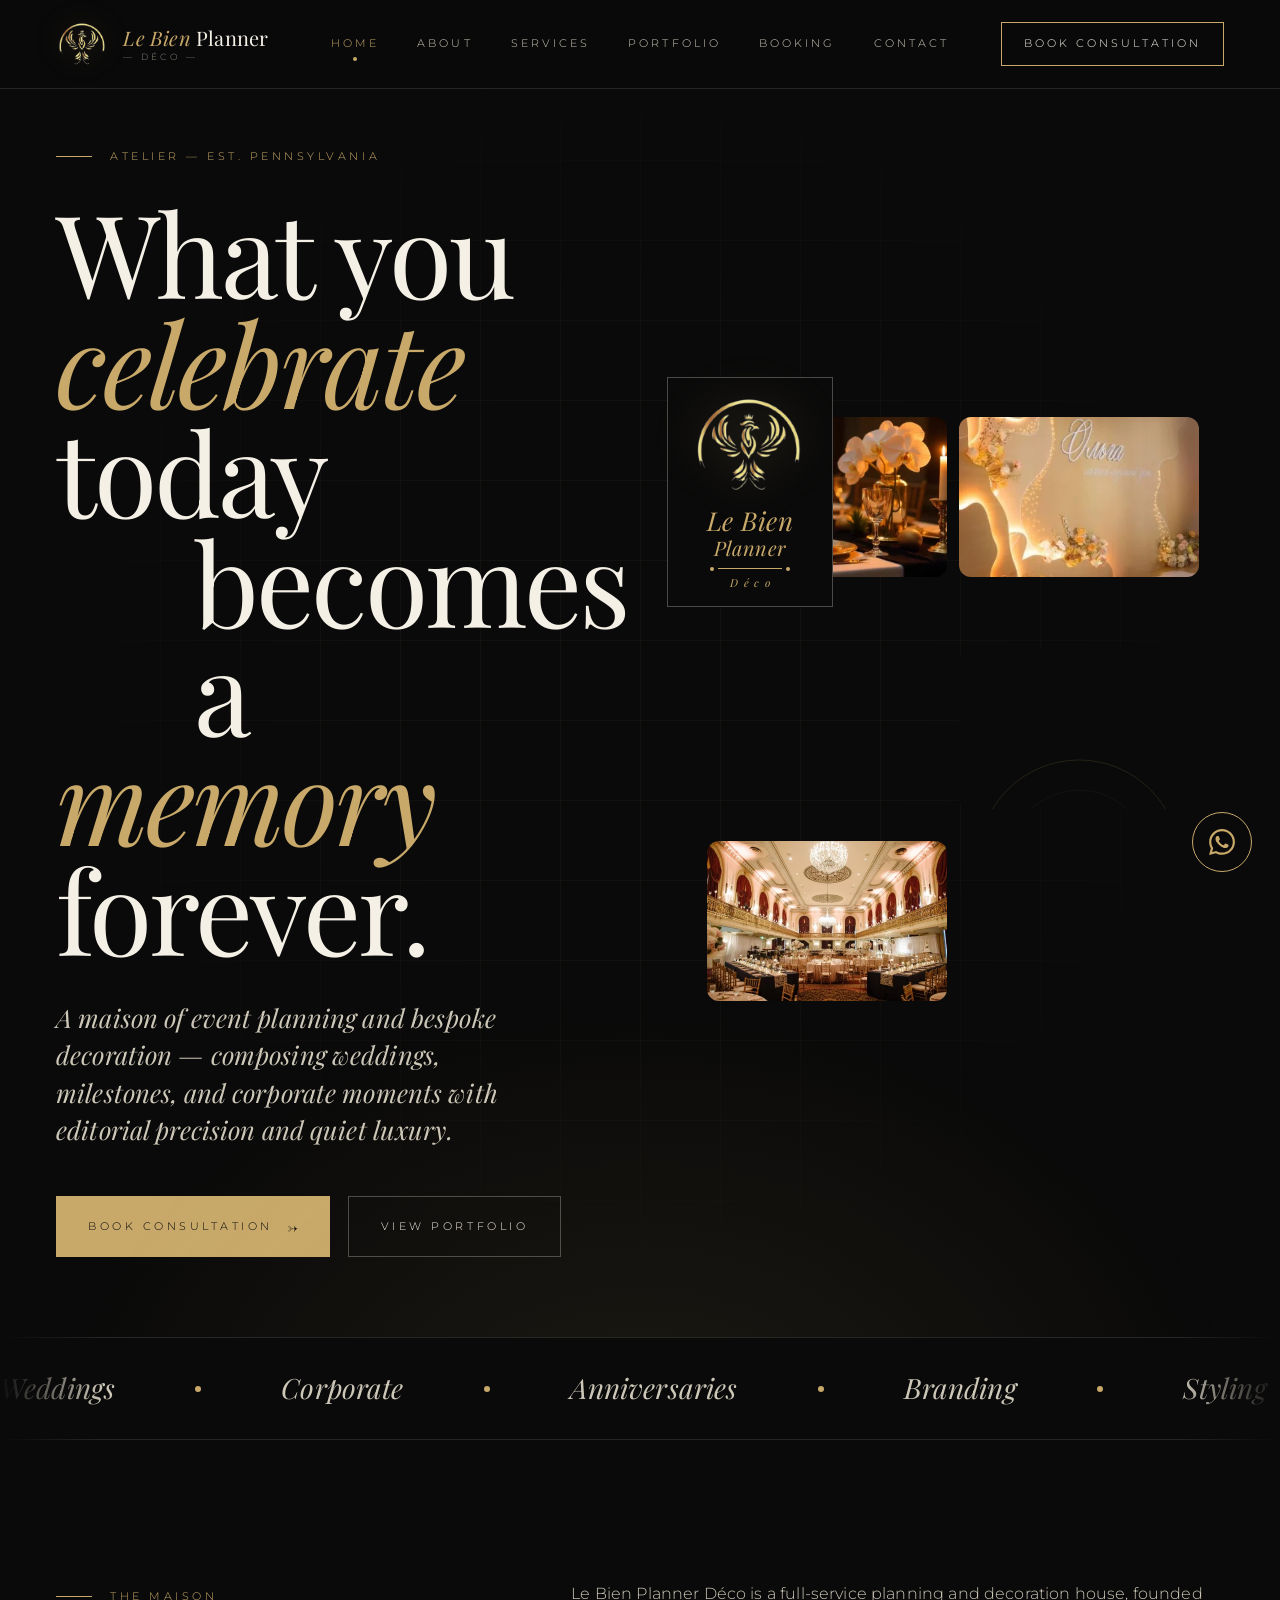
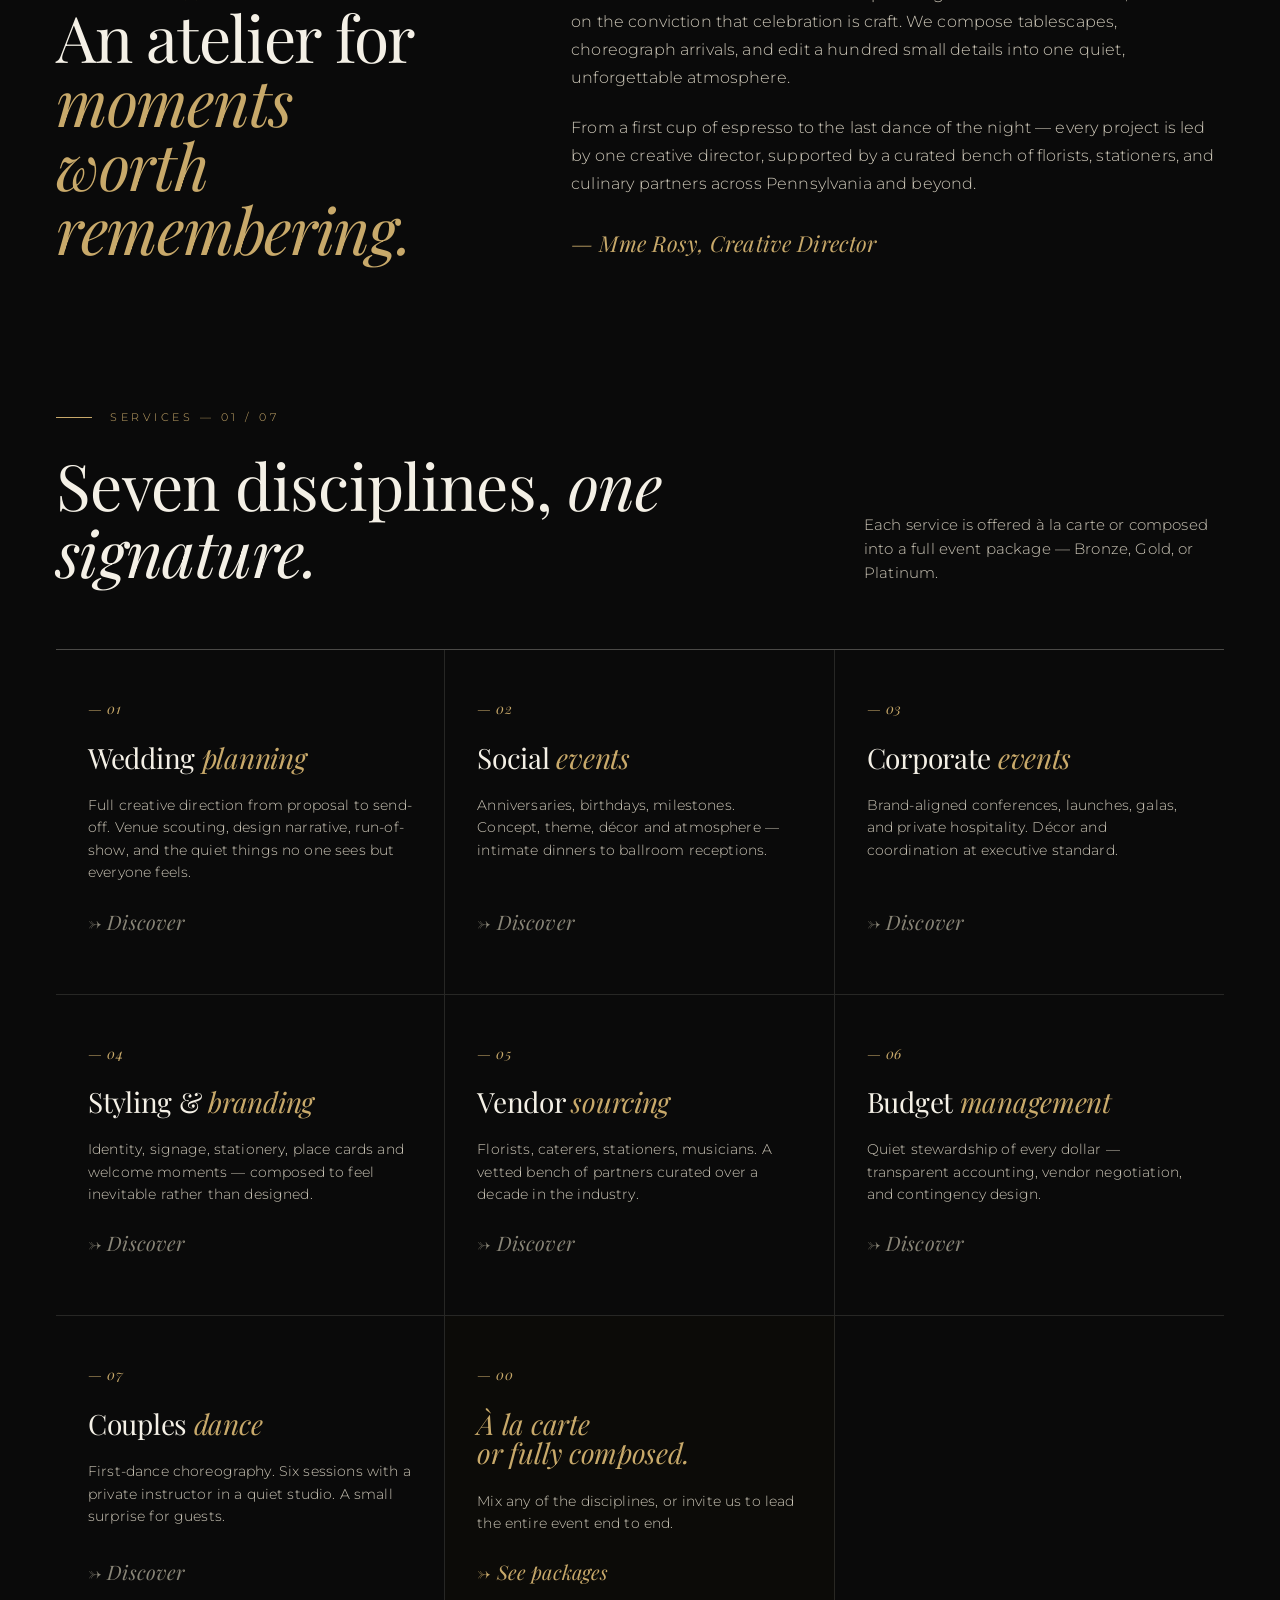
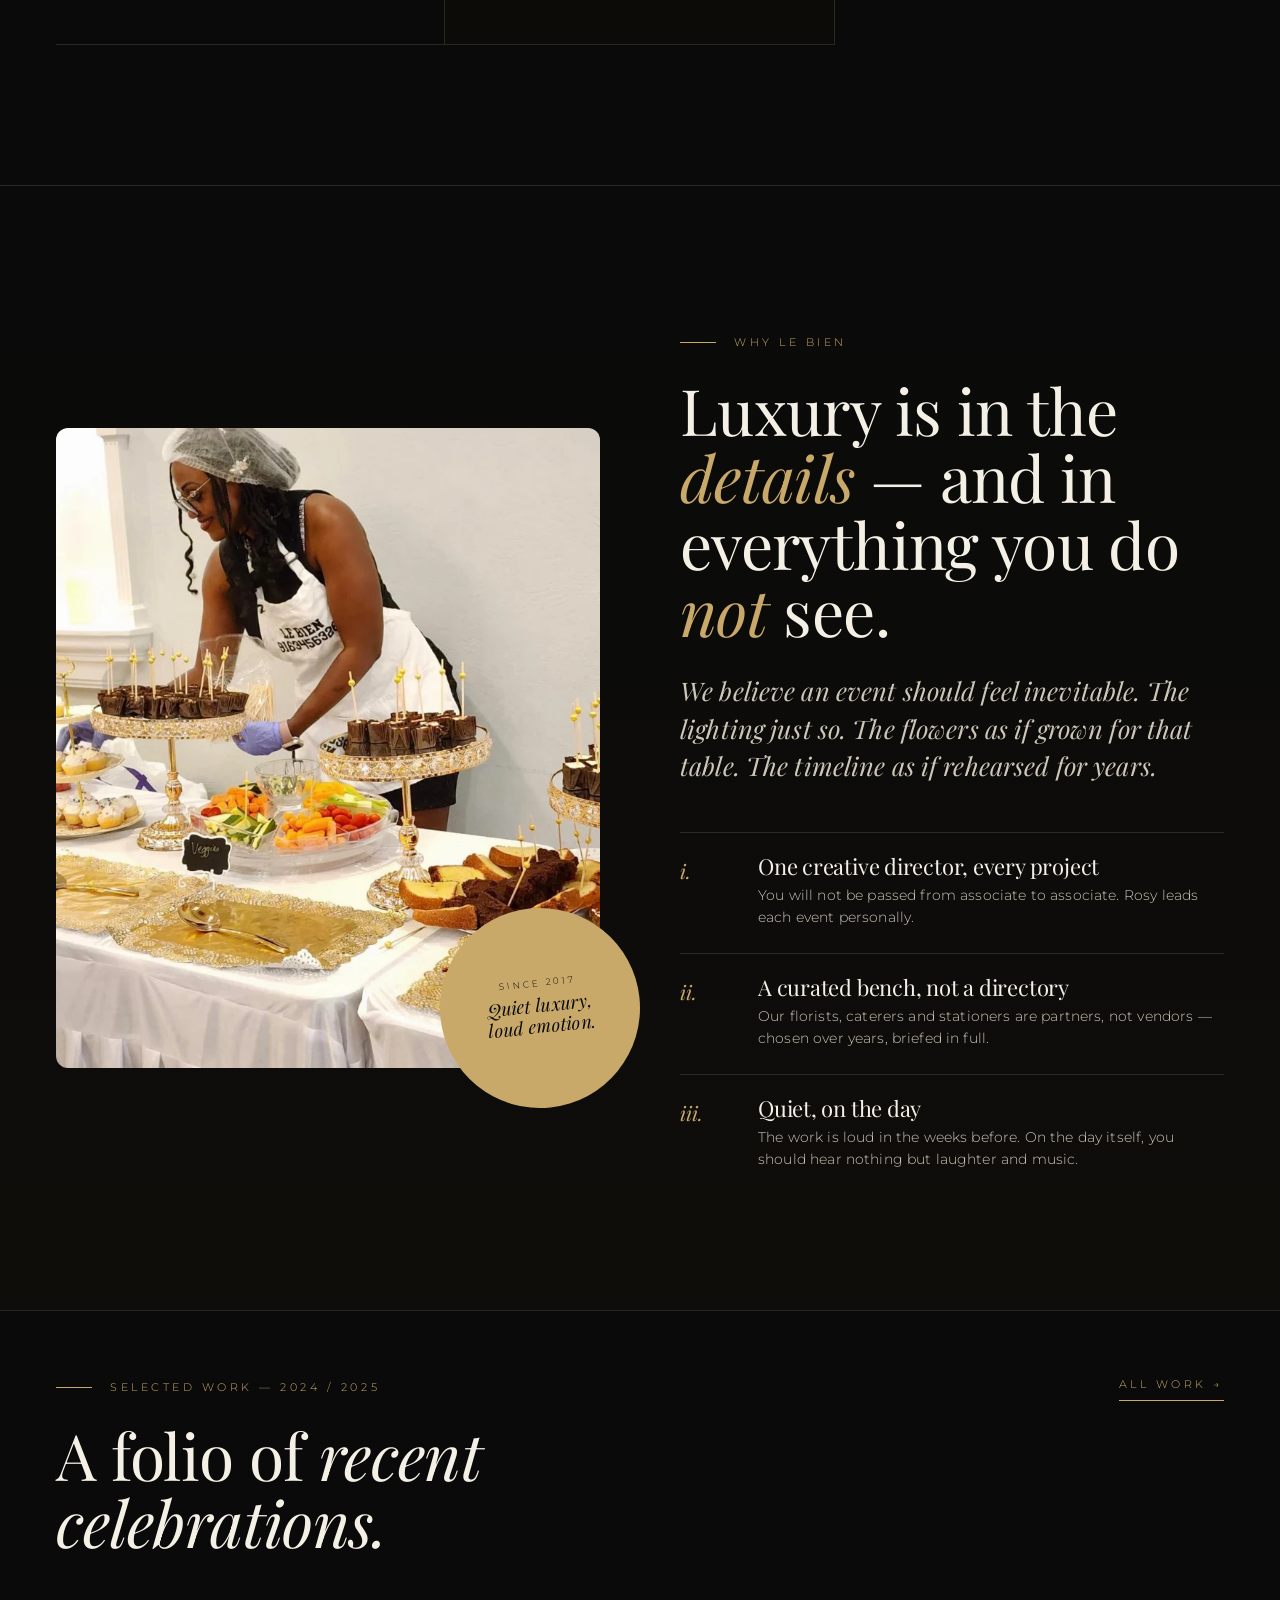
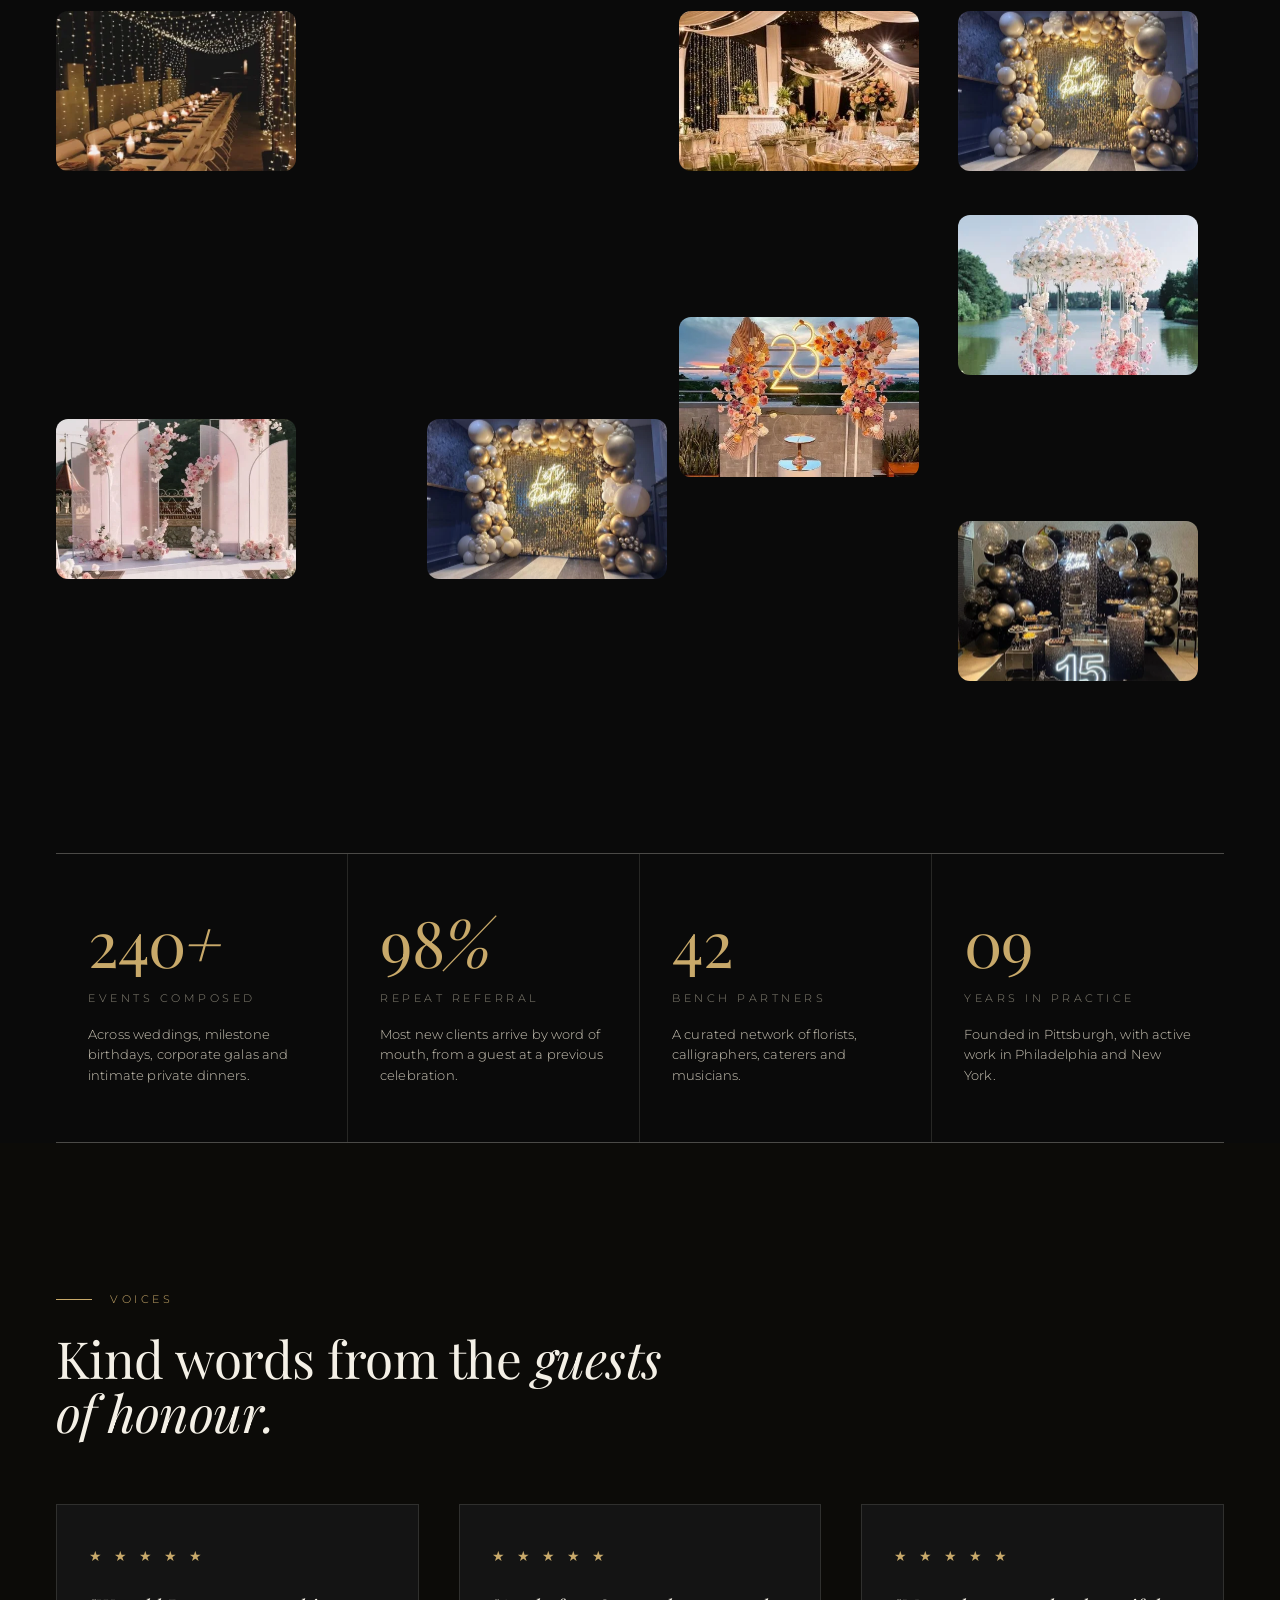
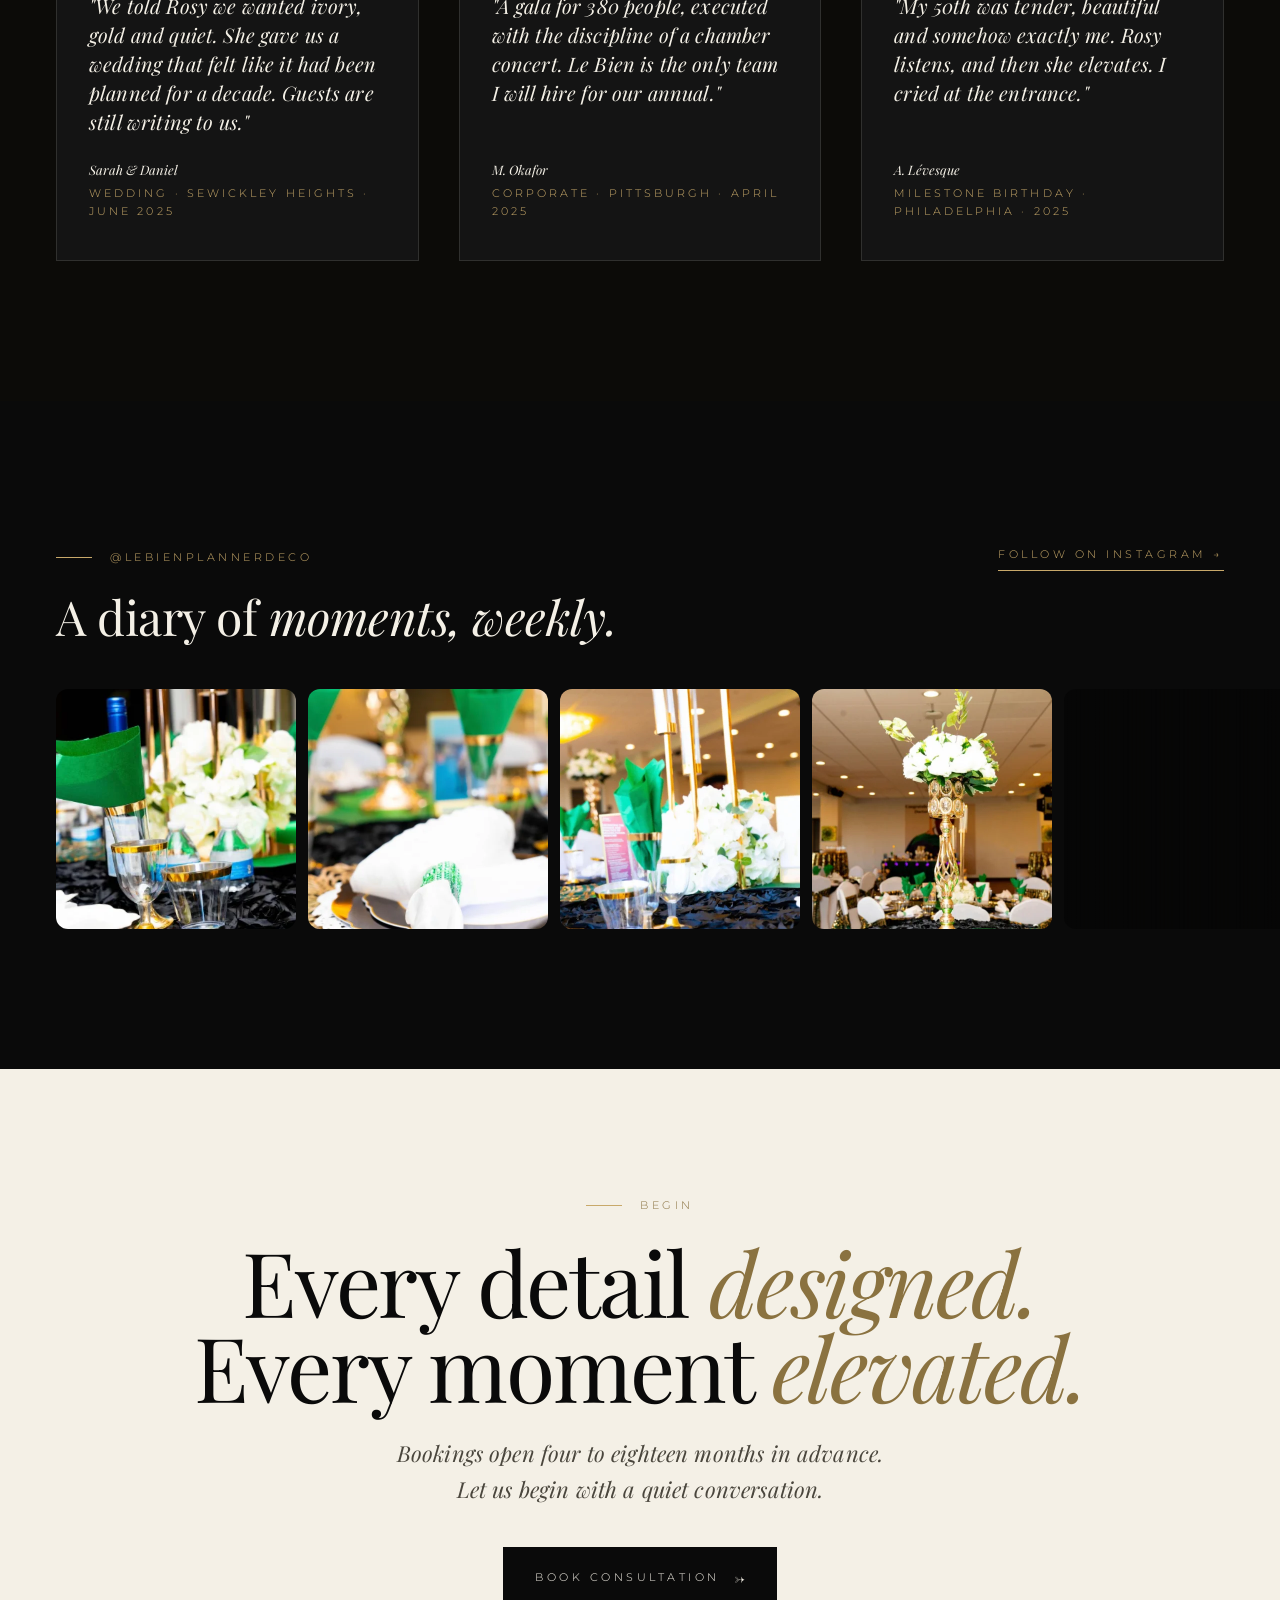
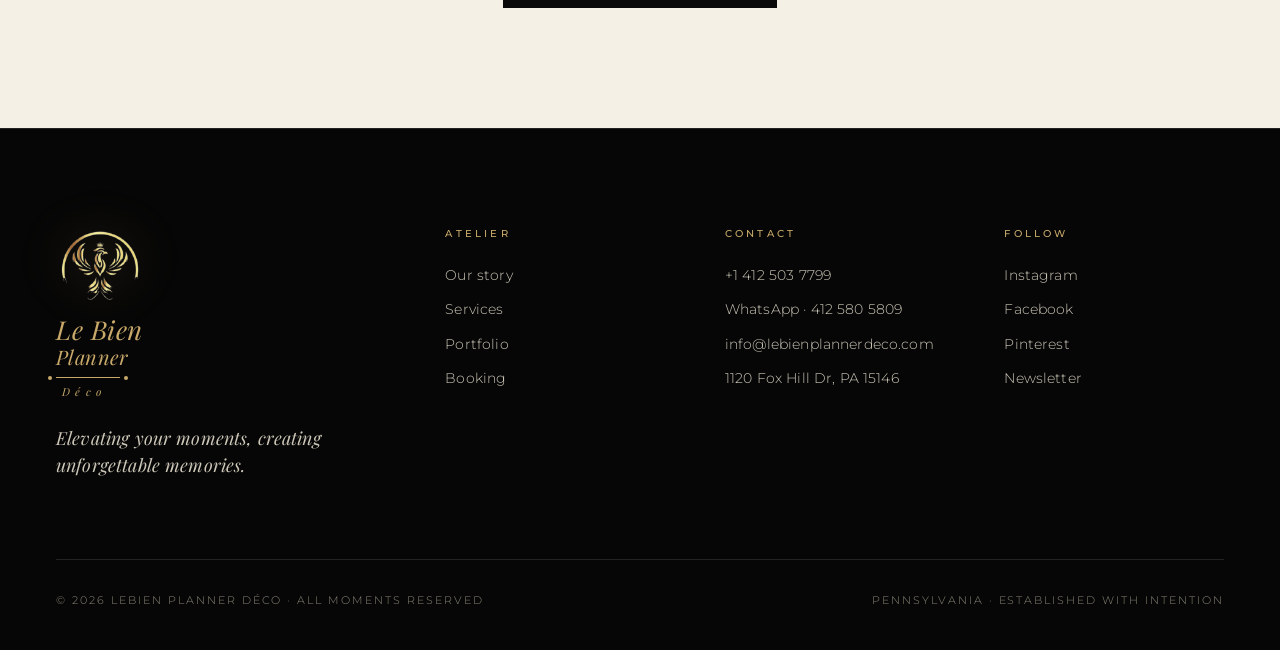
==== commit 767b3da9: "Add full mobile responsive implementation across all pages Hamburger nav with iOS-safe scroll lock, " ====
--- a/index.html
+++ b/index.html
@@ -250,6 +250,89 @@
 .cta-banner p { color: #4a463d; max-width: 520px; margin: 28px auto 40px; font-family: var(--display); font-style: italic; font-size: 22px; }
 .cta-banner .btn-gold { background: var(--ink); color: var(--ivory); }
 .cta-banner .btn-gold:hover { background: var(--gold-deep); }
+
+/* ── HOME — Mobile overrides ─── max-width 900px ── */
+@media (max-width: 900px) {
+  /* Hero section */
+  .hero { padding: 110px 0 56px; }
+  /* Fix hero-mono: pull inside the container (was top/left -40px) */
+  .hero-mono { top: 12px; left: 12px; padding: 12px 16px; }
+  /* Fix service grid — remove right border in single-column layout */
+  .svc, .svc:nth-child(3n) { border-right: none; }
+  /* Fix why-grid 2×2 — item 2 still had a border-right hanging */
+  .why-cell:nth-child(2) { border-right: none; }
+  /* Fix svc-head margin */
+  .svc-head { margin-bottom: 40px; }
+}
+
+@media (max-width: 767px) {
+  /* ── Hero ── */
+  .hero { padding: 92px 0 48px; min-height: auto; }
+  .hero-left .lead { max-width: 100%; }
+  .hero-actions { flex-direction: column; gap: 10px; margin-top: 28px; }
+  .hero-actions .btn { width: 100%; justify-content: center; }
+  /* Simplified hero image grid */
+  .hero-right {
+    grid-template-columns: 1fr 1fr;
+    grid-template-rows: 180px 145px;
+    gap: 8px;
+  }
+  .hero-right .slot1 { grid-column: 1; grid-row: 1 / 3; }
+  .hero-right .slot2 { grid-column: 2; grid-row: 1; }
+  .hero-right .slot3 { grid-column: 2; grid-row: 2; }
+  .hero-right .slot4 { display: none; }
+  /* Smaller monogram on mobile */
+  .hero-mono { padding: 10px 14px; }
+  .hero-mono .monogram { gap: 8px; }
+  .hero-mono .monogram .mark { width: 64px; }
+  .hero-mono .monogram .top { font-size: 16px; }
+  .hero-mono .monogram .mid { font-size: 13px; }
+  /* Hero meta stats — wrap nicely */
+  .hero-meta { justify-content: flex-start; flex-wrap: wrap; gap: 12px 20px; align-items: flex-start; }
+  .hero-meta-wrap { margin-top: 28px; }
+  .hero-meta .item { font-size: 9px; letter-spacing: 0.18em; }
+  .hero-meta .item strong { font-size: 11px; margin-bottom: 2px; }
+  /* ── Intro ── */
+  .intro h2 { font-size: clamp(32px, 8.5vw, 56px); }
+  /* ── Services ── */
+  .svc { padding: 32px 20px 36px; gap: 16px; }
+  .svc h3 { font-size: 22px; }
+  /* ── Editorial ── */
+  .edi-image { height: 380px; }
+  .edi-stamp {
+    width: 140px; height: 140px; font-size: 14px; padding: 16px;
+    right: 0; bottom: -20px;
+  }
+  .edi-text h2 { font-size: clamp(32px, 8vw, 56px); }
+  .edi-pillar { grid-template-columns: 48px 1fr; gap: 14px; padding-top: 18px; }
+  /* ── Gallery teaser ── */
+  .gt-grid { grid-auto-rows: 160px; }
+  /* ── Testimonials ── */
+  .testi h2 { font-size: clamp(28px, 6.5vw, 48px); margin-bottom: 36px; }
+  .testi-card { padding: 28px 20px; gap: 18px; }
+  .testi-card blockquote { font-size: 17px; }
+  /* ── Why metrics ── */
+  .why-cell { padding: 40px 20px; gap: 12px; }
+  .why-cell .big { font-size: 52px; }
+  /* ── Social feed ── */
+  .feed-head { margin-bottom: 32px; }
+  /* ── CTA banner — !important overrides inline style="padding:120px 0" ── */
+  .cta-banner { padding: 72px 0 !important; }
+  .cta-banner .display { font-size: clamp(32px, 10.5vw, 64px); }
+  .cta-banner p { font-size: 18px; margin: 20px auto 28px; }
+}
+
+@media (max-width: 479px) {
+  /* ── Hero — hide image grid on very small phones ── */
+  .hero { padding: 80px 0 40px; }
+  .hero-right { display: none; }
+  /* ── Why — single column ── */
+  .why-grid { grid-template-columns: 1fr; }
+  .why-cell { border-right: none; border-bottom: 1px solid var(--line); padding: 32px 0; }
+  .why-cell:last-child { border-bottom: none; }
+  /* ── Services ── */
+  .svc { padding: 28px 16px 32px; }
+}
 </style>
 </head>
 <body>
--- a/styles.css
+++ b/styles.css
@@ -374,3 +374,243 @@
 .spacer-l { height: 80px; }
 .spacer-m { height: 48px; }
 .spacer-s { height: 24px; }
+
+/* ══════════════════════════════════════════════════════════════
+   MOBILE RESPONSIVE SYSTEM — global shared components only
+   Breakpoints used: 900px (nav) · 767px (mobile) · 479px (xs)
+   Desktop ≥ 901px is NEVER modified in this block.
+══════════════════════════════════════════════════════════════ */
+
+/* ─── Nav end: CTA + hamburger wrapper ─────────────────────── */
+.nav-end {
+  justify-self: end;
+  display: flex;
+  align-items: center;
+  gap: 16px;
+}
+
+/* ─── Hamburger button ──────────────────────────────────────── */
+.nav-hamburger {
+  display: none;
+  flex-direction: column;
+  align-items: center;
+  justify-content: center;
+  gap: 5px;
+  width: 44px;
+  height: 44px;
+  background: transparent;
+  border: none;
+  cursor: pointer;
+  padding: 0;
+  flex-shrink: 0;
+  -webkit-tap-highlight-color: transparent;
+  touch-action: manipulation;
+}
+.nav-hamburger .bar {
+  display: block;
+  width: 22px;
+  height: 1.5px;
+  background: var(--ivory);
+  border-radius: 1px;
+  transform-origin: center;
+  transition:
+    transform 0.35s cubic-bezier(.4, 0, .2, 1),
+    opacity 0.25s ease,
+    width 0.25s ease;
+}
+.nav-hamburger.open .bar:nth-child(1) { transform: translateY(6.5px) rotate(45deg); }
+.nav-hamburger.open .bar:nth-child(2) { opacity: 0; width: 0; }
+.nav-hamburger.open .bar:nth-child(3) { transform: translateY(-6.5px) rotate(-45deg); }
+
+@media (max-width: 900px) {
+  .nav-hamburger { display: flex; }
+}
+
+/* ─── Mobile overlay menu ───────────────────────────────────── */
+.nav-mobile-menu {
+  position: fixed;
+  inset: 0;
+  z-index: 49;
+  display: flex;
+  flex-direction: column;
+  background: rgba(10, 10, 10, 0.98);
+  backdrop-filter: blur(28px) saturate(180%);
+  -webkit-backdrop-filter: blur(28px) saturate(180%);
+  padding: 88px 28px 0;
+  padding-bottom: max(40px, calc(env(safe-area-inset-bottom, 0px) + 24px));
+  visibility: hidden;
+  opacity: 0;
+  transform: translateY(-16px);
+  transition:
+    opacity 0.38s cubic-bezier(.4, 0, .2, 1),
+    transform 0.38s cubic-bezier(.4, 0, .2, 1),
+    visibility 0s linear 0.38s;
+  pointer-events: none;
+  overscroll-behavior: contain;
+}
+.nav-mobile-menu.open {
+  visibility: visible;
+  opacity: 1;
+  transform: translateY(0) scale(1);
+  pointer-events: all;
+  transition:
+    opacity 0.38s cubic-bezier(.4, 0, .2, 1),
+    transform 0.38s cubic-bezier(.4, 0, .2, 1),
+    visibility 0s linear 0s;
+}
+@media (min-width: 901px) {
+  .nav-mobile-menu { display: none !important; }
+}
+
+.mobile-nav-links {
+  display: flex;
+  flex-direction: column;
+  flex: 1;
+}
+.mobile-nav-links a {
+  display: flex;
+  justify-content: space-between;
+  align-items: center;
+  padding: 18px 0;
+  border-bottom: 1px solid var(--line);
+  font-family: var(--display);
+  font-style: italic;
+  font-size: clamp(28px, 7.5vw, 44px);
+  color: var(--ivory-dim);
+  letter-spacing: -0.01em;
+  transition: color 0.2s ease, padding-left 0.2s ease;
+  -webkit-tap-highlight-color: transparent;
+  touch-action: manipulation;
+}
+.mobile-nav-links a:first-child { border-top: 1px solid var(--line); }
+.mobile-nav-links a.active,
+.mobile-nav-links a:hover { color: var(--gold); }
+.mobile-nav-links a:active { padding-left: 6px; }
+.mobile-nav-links .mn-num {
+  font-family: var(--sans);
+  font-style: normal;
+  font-size: 10px;
+  letter-spacing: 0.3em;
+  color: var(--ivory-mute);
+  flex-shrink: 0;
+}
+
+.mobile-nav-footer {
+  padding: 24px 0 0;
+  display: flex;
+  flex-direction: column;
+  gap: 14px;
+  flex-shrink: 0;
+}
+.mobile-nav-footer .btn {
+  width: 100%;
+  justify-content: center;
+}
+.mobile-contact-line {
+  text-align: center;
+  font-size: 11px;
+  letter-spacing: 0.18em;
+  text-transform: uppercase;
+  color: var(--ivory-mute);
+  padding-bottom: 8px;
+}
+.mobile-contact-line a {
+  color: var(--gold);
+  -webkit-tap-highlight-color: transparent;
+}
+
+/* iOS scroll lock */
+body.menu-open { overflow: hidden; }
+
+/* ─── Reveal — no staggered delay on mobile (perf) ─────────── */
+@media (max-width: 767px) {
+  .reveal.d1, .reveal.d2, .reveal.d3, .reveal.d4 { transition-delay: 0s; }
+}
+
+/* ─── Section padding ────────────────────────────────────────── */
+@media (max-width: 767px) { section { padding: 72px 0; } }
+@media (max-width: 479px) { section { padding: 60px 0; } }
+
+/* ─── Wrap — safe area padding ──────────────────────────────── */
+@media (max-width: 767px) {
+  .wrap {
+    padding-left: max(24px, env(safe-area-inset-left, 0px));
+    padding-right: max(24px, env(safe-area-inset-right, 0px));
+  }
+}
+
+/* ─── Typography scaling ─────────────────────────────────────── */
+@media (max-width: 767px) {
+  .display { font-size: clamp(36px, 10.5vw, 72px); }
+  .lead    { font-size: clamp(17px, 4.5vw, 22px); }
+}
+
+/* ─── Buttons — touch targets ────────────────────────────────── */
+@media (max-width: 767px) {
+  .btn {
+    padding: 15px 24px;
+    font-size: 10px;
+    min-height: 48px;
+    -webkit-tap-highlight-color: transparent;
+    touch-action: manipulation;
+  }
+  .btn .arrow { font-size: 14px; }
+  .nav-cta {
+    min-height: 44px;
+    -webkit-tap-highlight-color: transparent;
+  }
+}
+@media (max-width: 479px) {
+  .nav-cta { display: none; }
+}
+
+/* ─── Nav safe area on mobile ────────────────────────────────── */
+@media (max-width: 900px) {
+  .nav {
+    padding-left: max(20px, env(safe-area-inset-left, 0px));
+    padding-right: max(20px, env(safe-area-inset-right, 0px));
+  }
+}
+
+/* ─── Marquee ─────────────────────────────────────────────────── */
+@media (max-width: 767px) {
+  .marquee { font-size: 20px; padding: 20px 0; }
+  .marquee-track { gap: 48px; }
+  .marquee-track span { gap: 48px; }
+}
+
+/* ─── Footer ──────────────────────────────────────────────────── */
+@media (max-width: 639px) {
+  .footer { padding: 64px 0 32px; }
+  .footer-grid { grid-template-columns: 1fr; gap: 32px; padding-bottom: 40px; }
+  .footer-bottom { padding-top: 20px; font-size: 10px; }
+}
+
+/* ─── WhatsApp FAB — safe area ───────────────────────────────── */
+@media (max-width: 767px) {
+  .whatsapp-fab {
+    width: 52px; height: 52px;
+    bottom: max(18px, calc(env(safe-area-inset-bottom, 0px) + 14px));
+    right: 18px;
+  }
+  .whatsapp-fab svg { width: 22px; height: 22px; }
+}
+
+/* ─── Page CTA sections (bottom of inner pages) ─────────────── */
+.page-cta-section {
+  padding: 140px 0;
+  text-align: center;
+}
+@media (max-width: 767px) {
+  .page-cta-section { padding: 72px 0; }
+  .page-cta-section h2 { font-size: clamp(30px, 8vw, 60px); }
+}
+@media (max-width: 479px) {
+  .page-cta-section { padding: 60px 0; }
+}
+
+/* ─── Spacers ─────────────────────────────────────────────────── */
+@media (max-width: 767px) {
+  .spacer-l { height: 48px; }
+  .spacer-m { height: 28px; }
+}
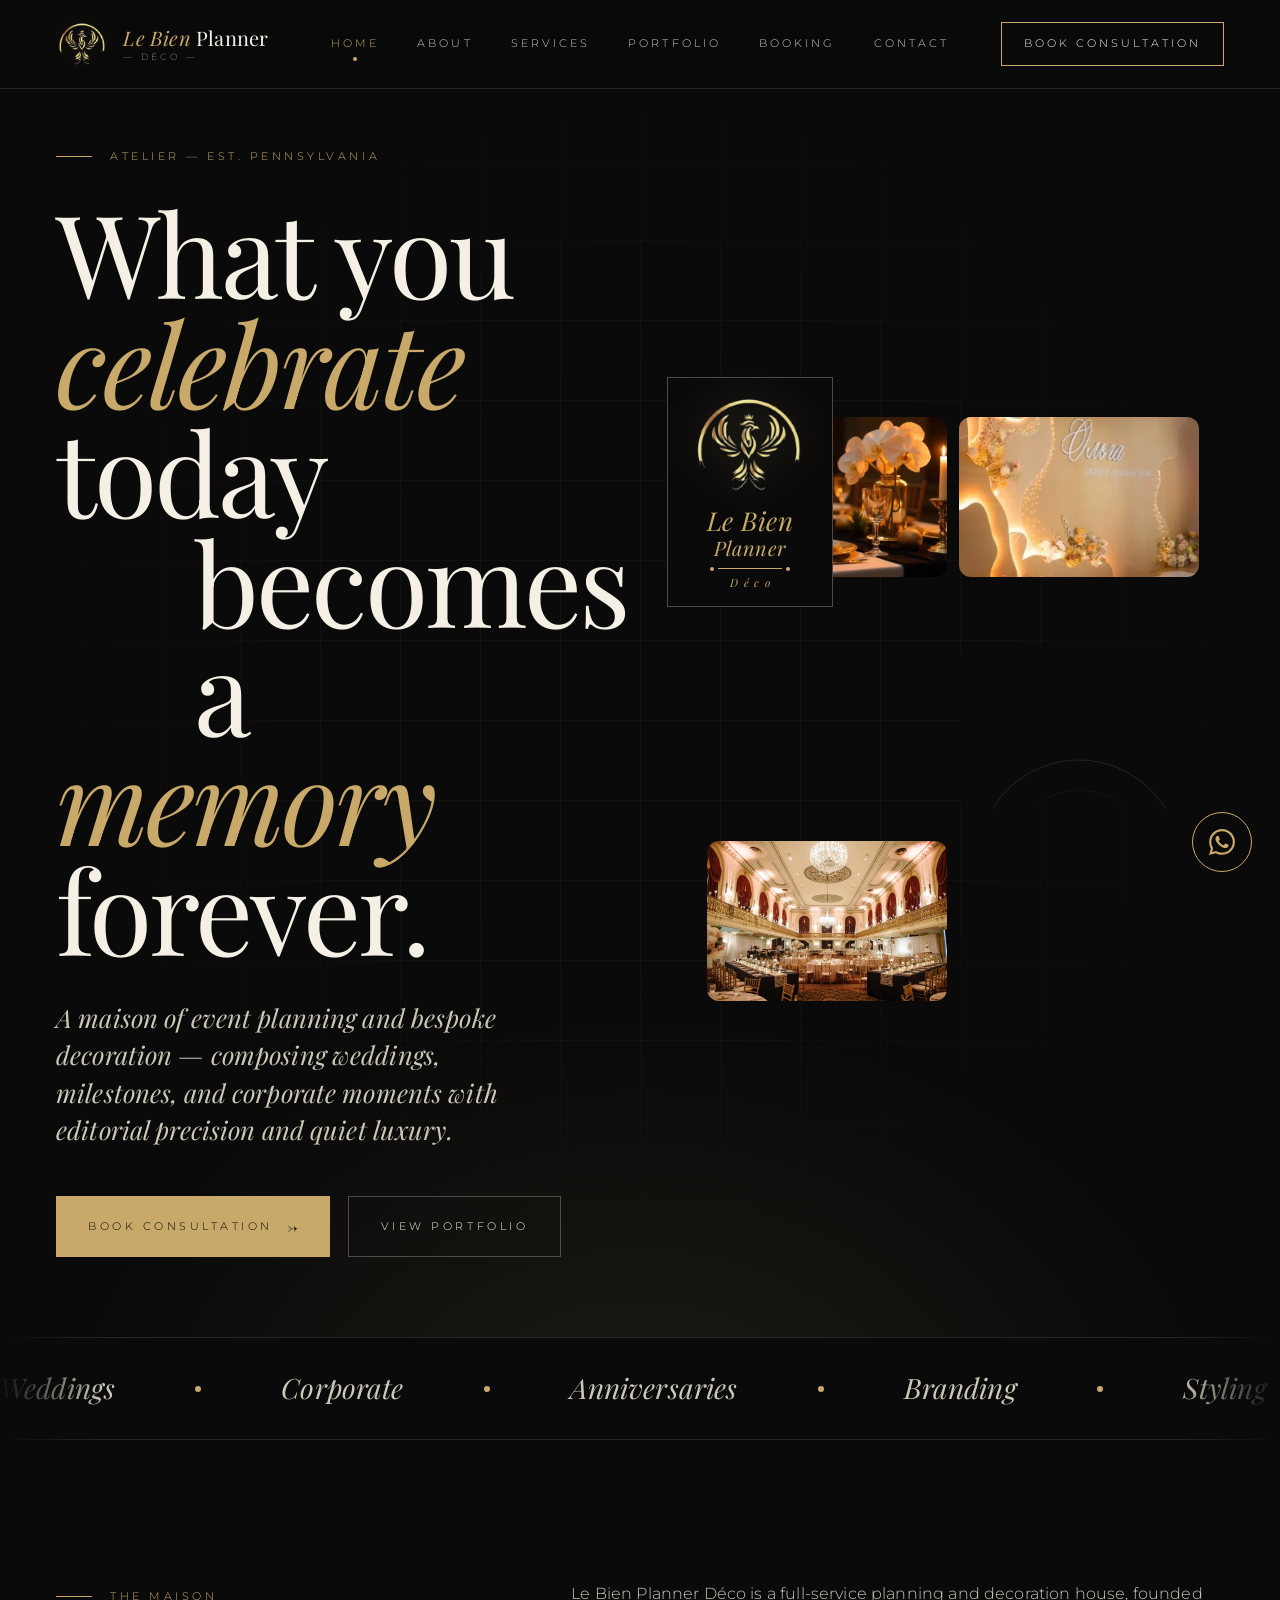
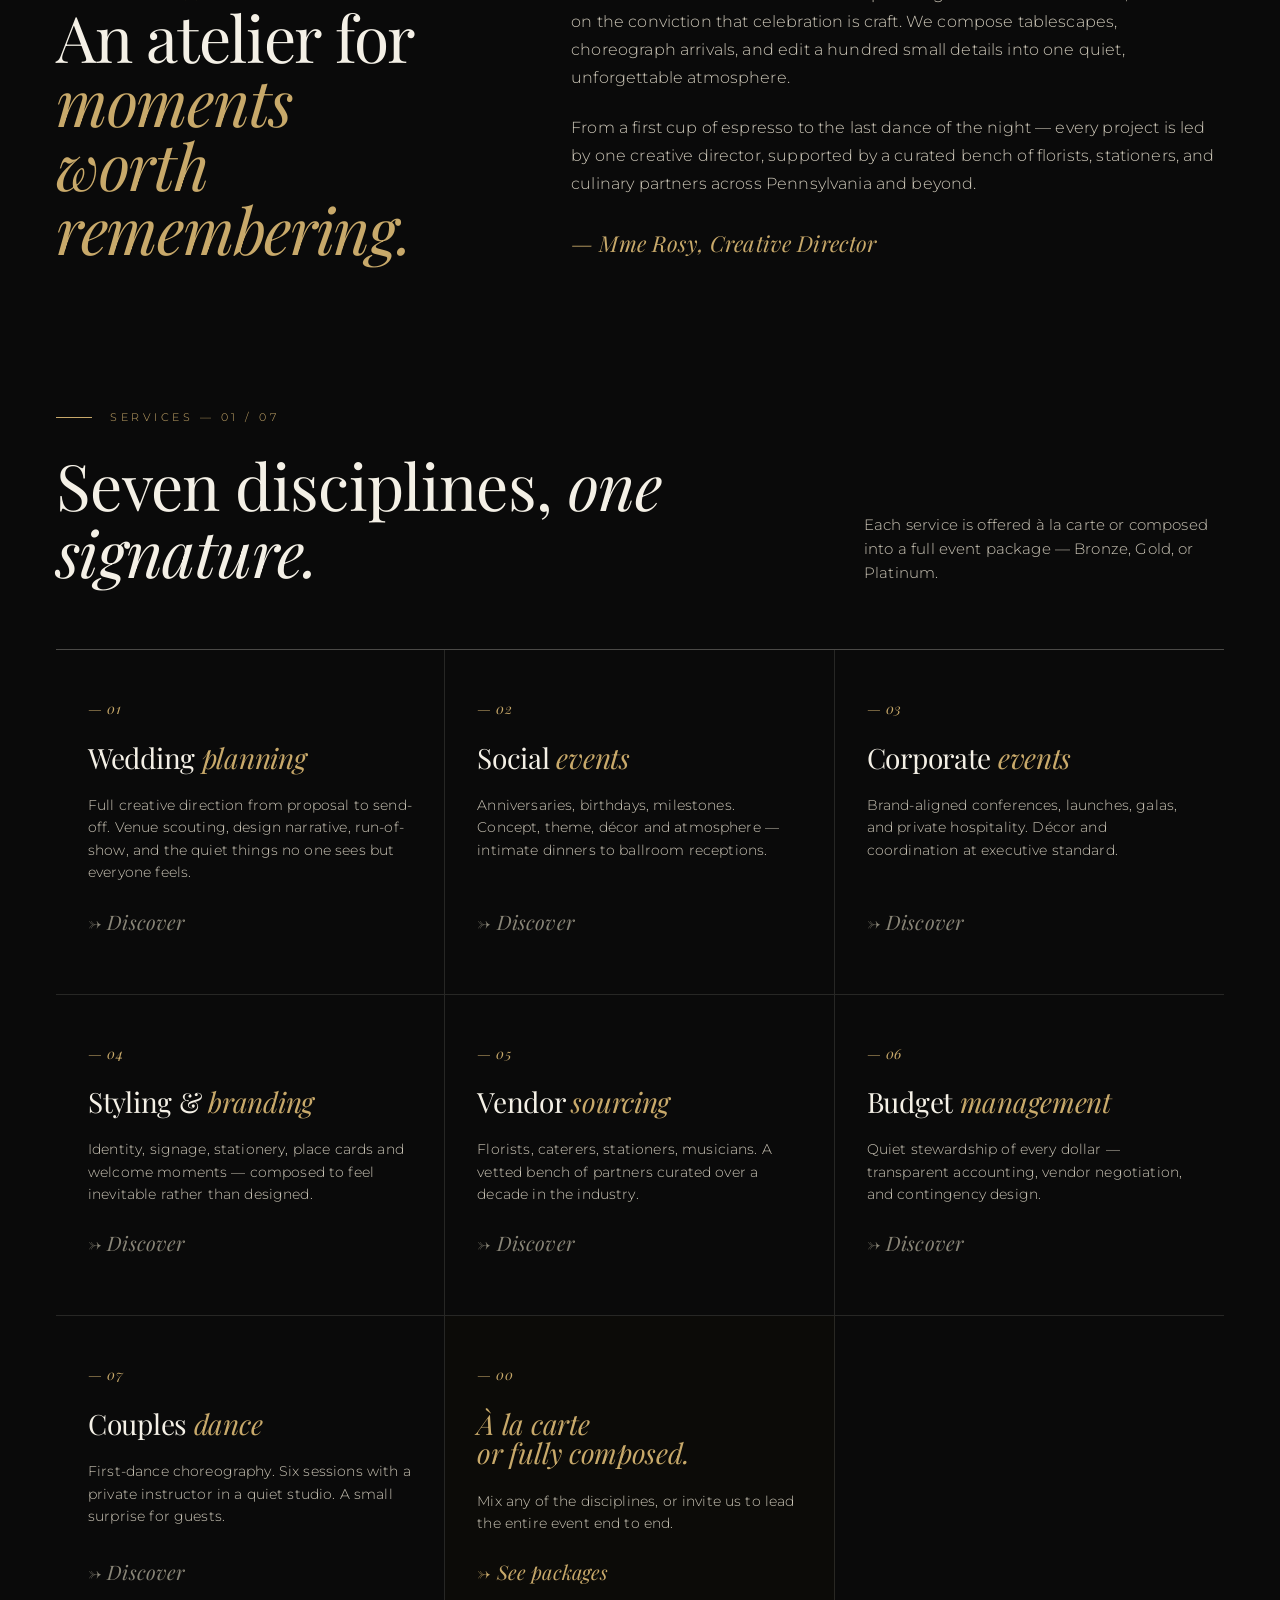
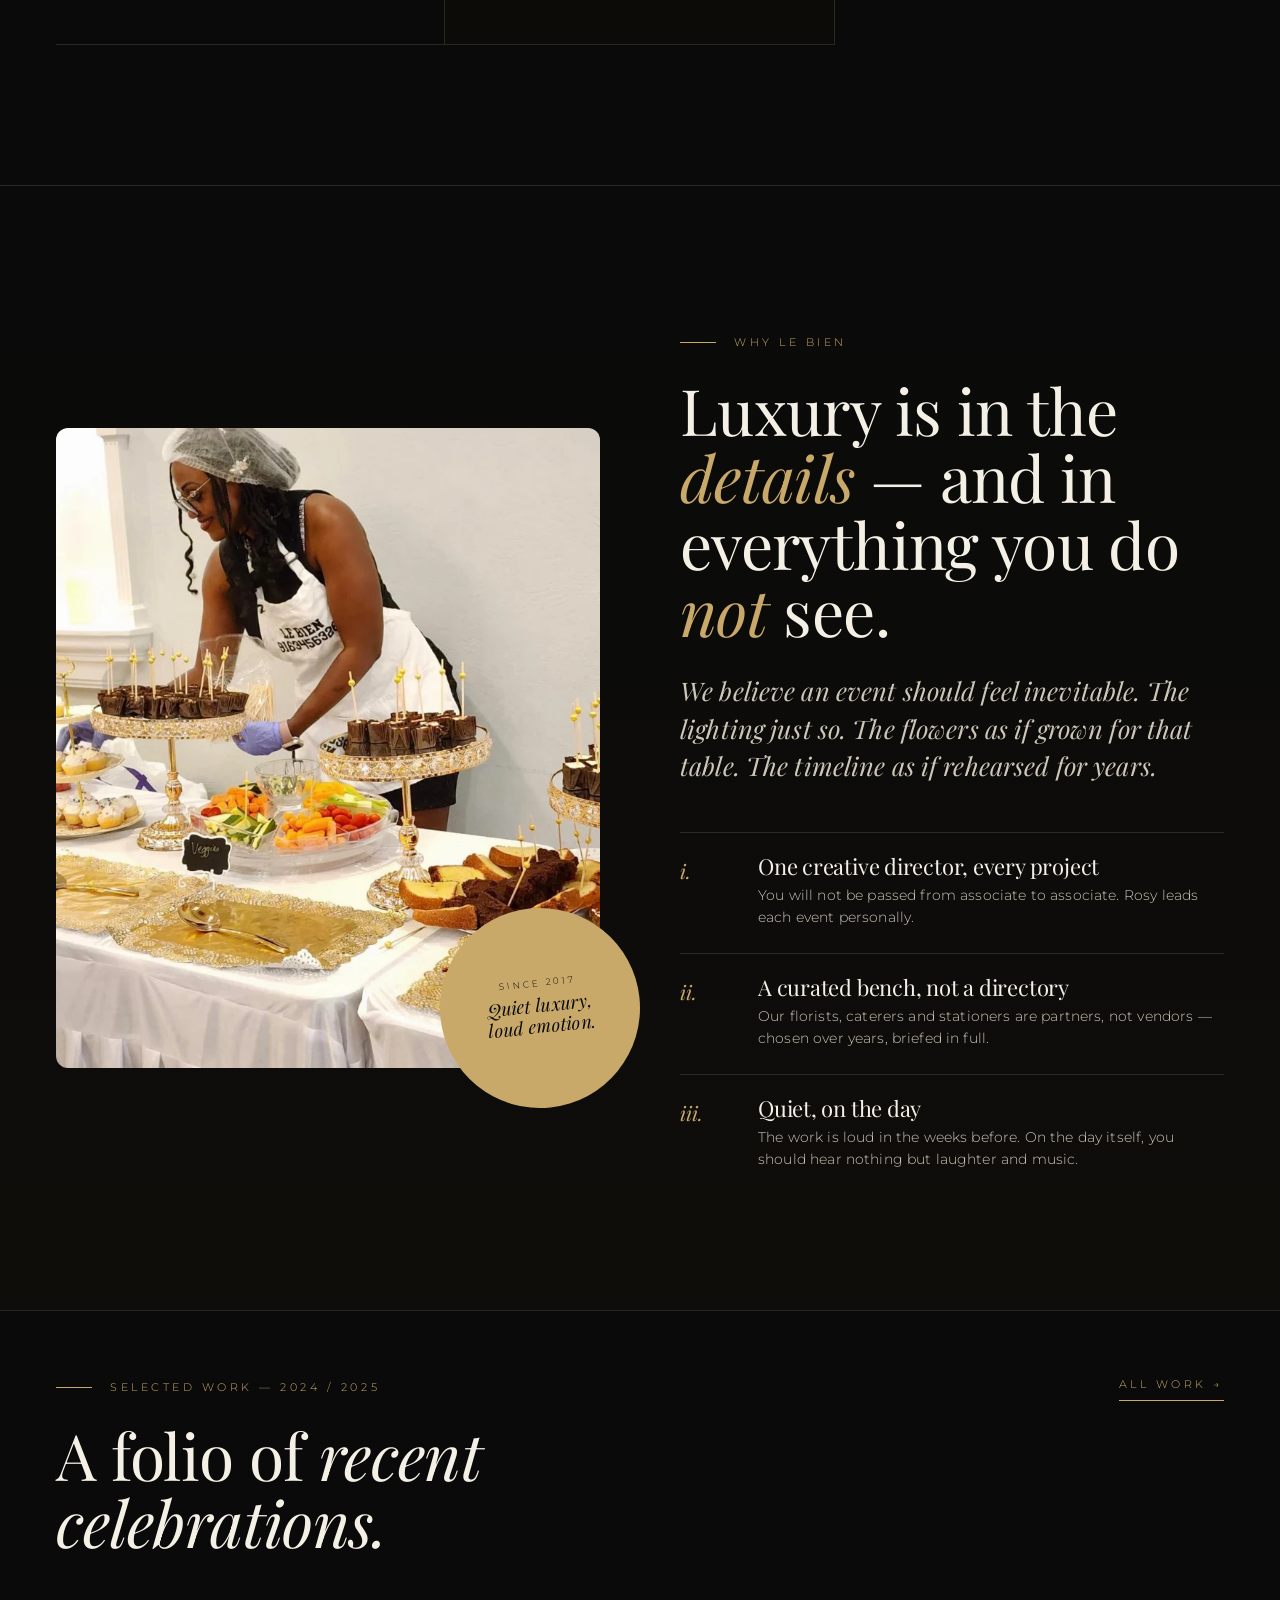
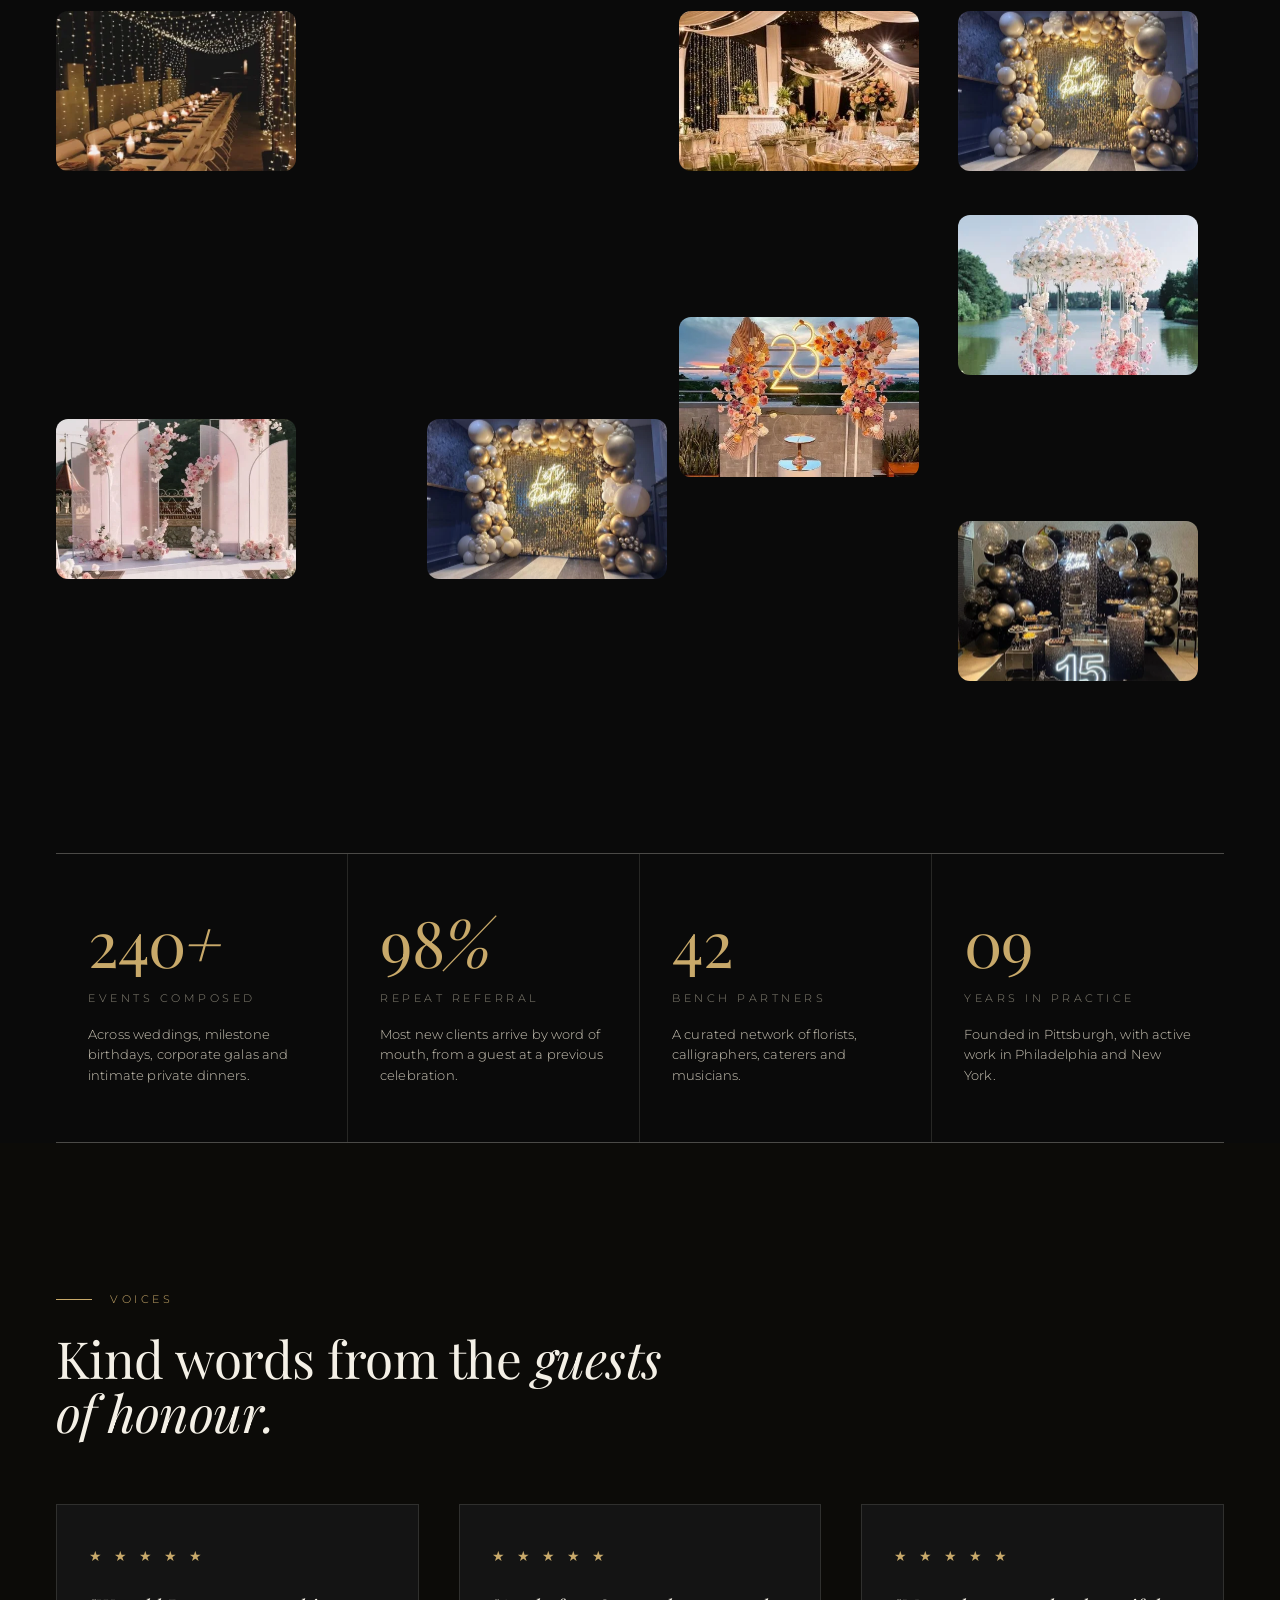
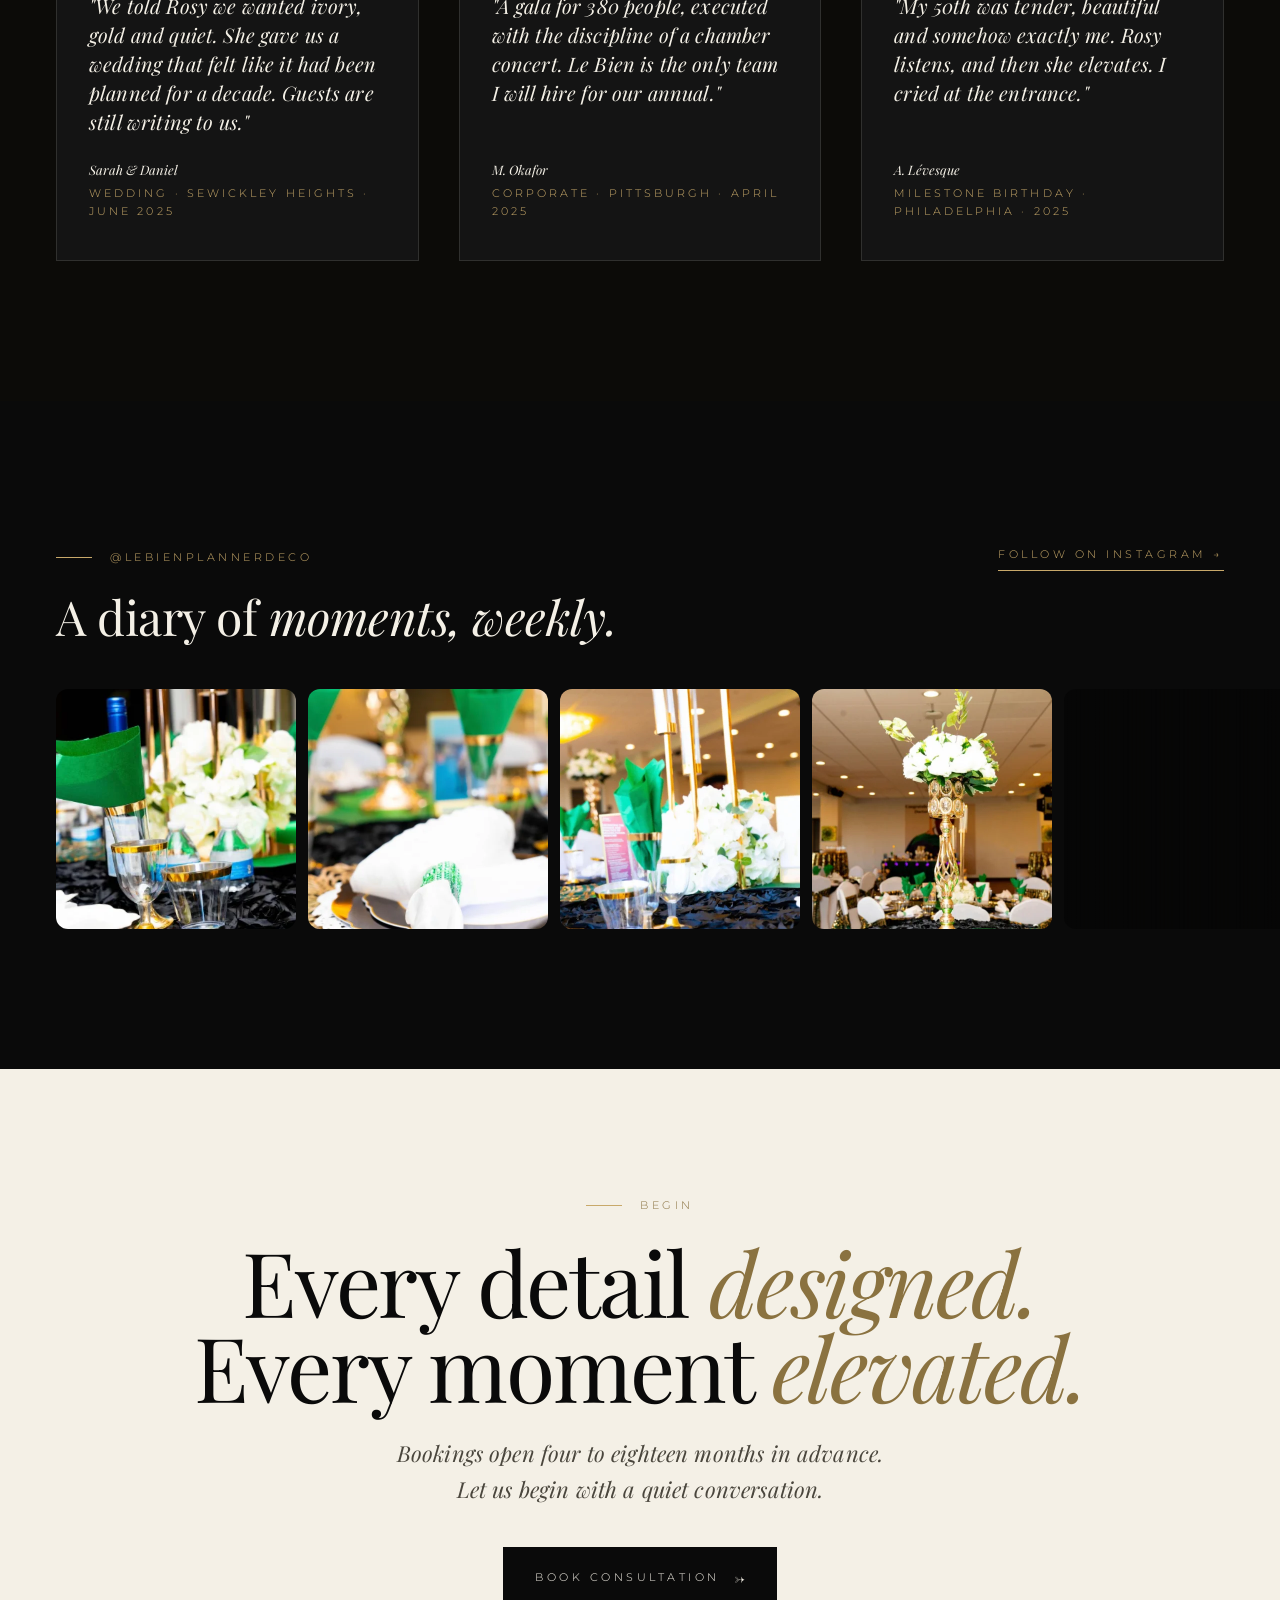
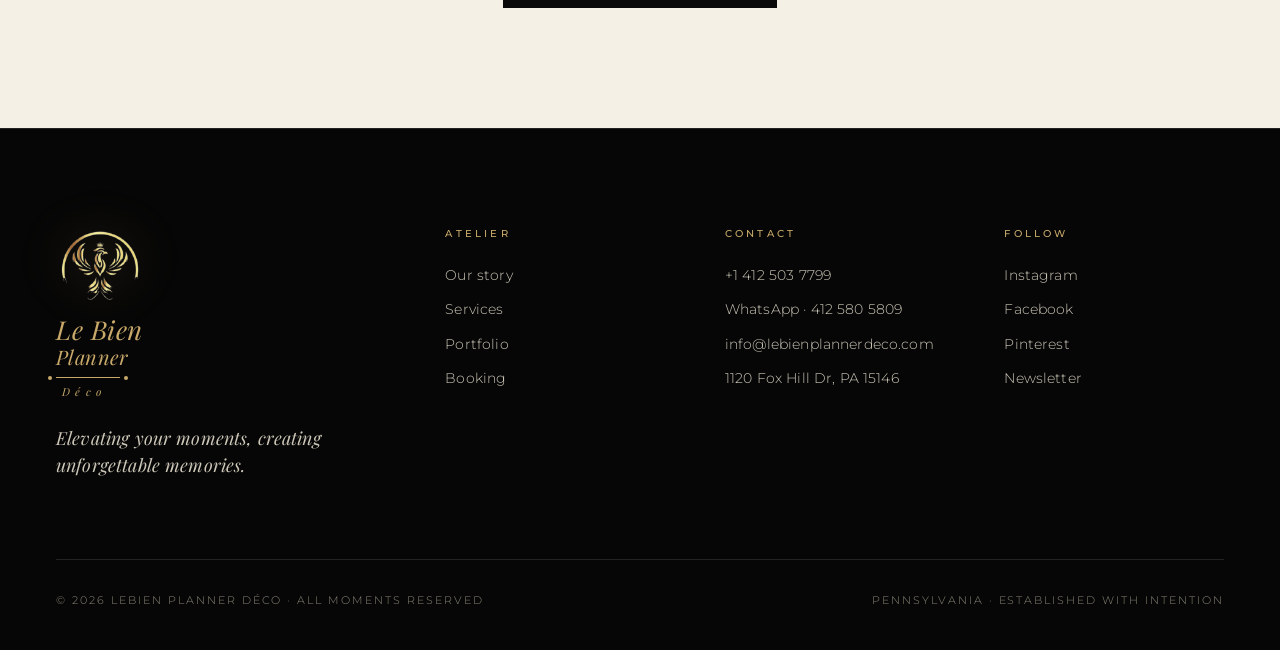
==== commit 04fc13d2: "Optimise responsive for iPhone 11 (414px) — premium mobile UX pass - iOS Safari input zoom fix: font" ====
--- a/index.html
+++ b/index.html
@@ -323,15 +323,27 @@
 }
 
 @media (max-width: 479px) {
-  /* ── Hero — hide image grid on very small phones ── */
+  /* ── Hero ── */
   .hero { padding: 80px 0 40px; }
   .hero-right { display: none; }
+  /* ── Editorial image ── */
+  .edi-image { height: 260px; }
+  .edi-stamp { width: 100px; height: 100px; font-size: 11px; padding: 10px; right: 0; bottom: -12px; }
+  .edi-text h2 { font-size: clamp(28px, 8vw, 52px); }
+  /* ── Gallery teaser ── */
+  .gt-grid { grid-auto-rows: 130px; }
+  .gt-head h2 { font-size: clamp(28px, 8vw, 52px); }
+  /* ── Testimonials ── */
+  .testi-card blockquote { font-size: 15px; }
   /* ── Why — single column ── */
   .why-grid { grid-template-columns: 1fr; }
   .why-cell { border-right: none; border-bottom: 1px solid var(--line); padding: 32px 0; }
   .why-cell:last-child { border-bottom: none; }
+  .why-cell .big { font-size: 44px; }
   /* ── Services ── */
   .svc { padding: 28px 16px 32px; }
+  /* ── Social feed — stay 2 cols ── */
+  .feed-grid { gap: 8px; }
 }
 </style>
 </head>
--- a/styles.css
+++ b/styles.css
@@ -27,7 +27,8 @@
 
 * { box-sizing: border-box; margin: 0; padding: 0; }
 
-html { scroll-behavior: smooth; }
+html { scroll-behavior: smooth; scroll-padding-top: 80px; }
+@media (max-width: 900px) { html { scroll-padding-top: 64px; } }
 
 body {
   background: var(--ink);
@@ -42,7 +43,8 @@
   overflow-x: hidden;
 }
 
-a { color: inherit; text-decoration: none; }
+a { color: inherit; text-decoration: none; -webkit-tap-highlight-color: transparent; }
+a, button { touch-action: manipulation; }
 img { display: block; max-width: 100%; }
 
 /* ── Typography ─────────────────────────── */
@@ -567,8 +569,8 @@
 /* ─── Nav safe area on mobile ────────────────────────────────── */
 @media (max-width: 900px) {
   .nav {
-    padding-left: max(20px, env(safe-area-inset-left, 0px));
-    padding-right: max(20px, env(safe-area-inset-right, 0px));
+    padding-left: max(24px, env(safe-area-inset-left, 0px));
+    padding-right: max(24px, env(safe-area-inset-right, 0px));
   }
 }
 
@@ -577,6 +579,11 @@
   .marquee { font-size: 20px; padding: 20px 0; }
   .marquee-track { gap: 48px; }
   .marquee-track span { gap: 48px; }
+}
+@media (max-width: 479px) {
+  .marquee { font-size: 17px; padding: 16px 0; }
+  .marquee-track { gap: 32px; animation-duration: 28s; }
+  .marquee-track span { gap: 32px; }
 }
 
 /* ─── Footer ──────────────────────────────────────────────────── */
